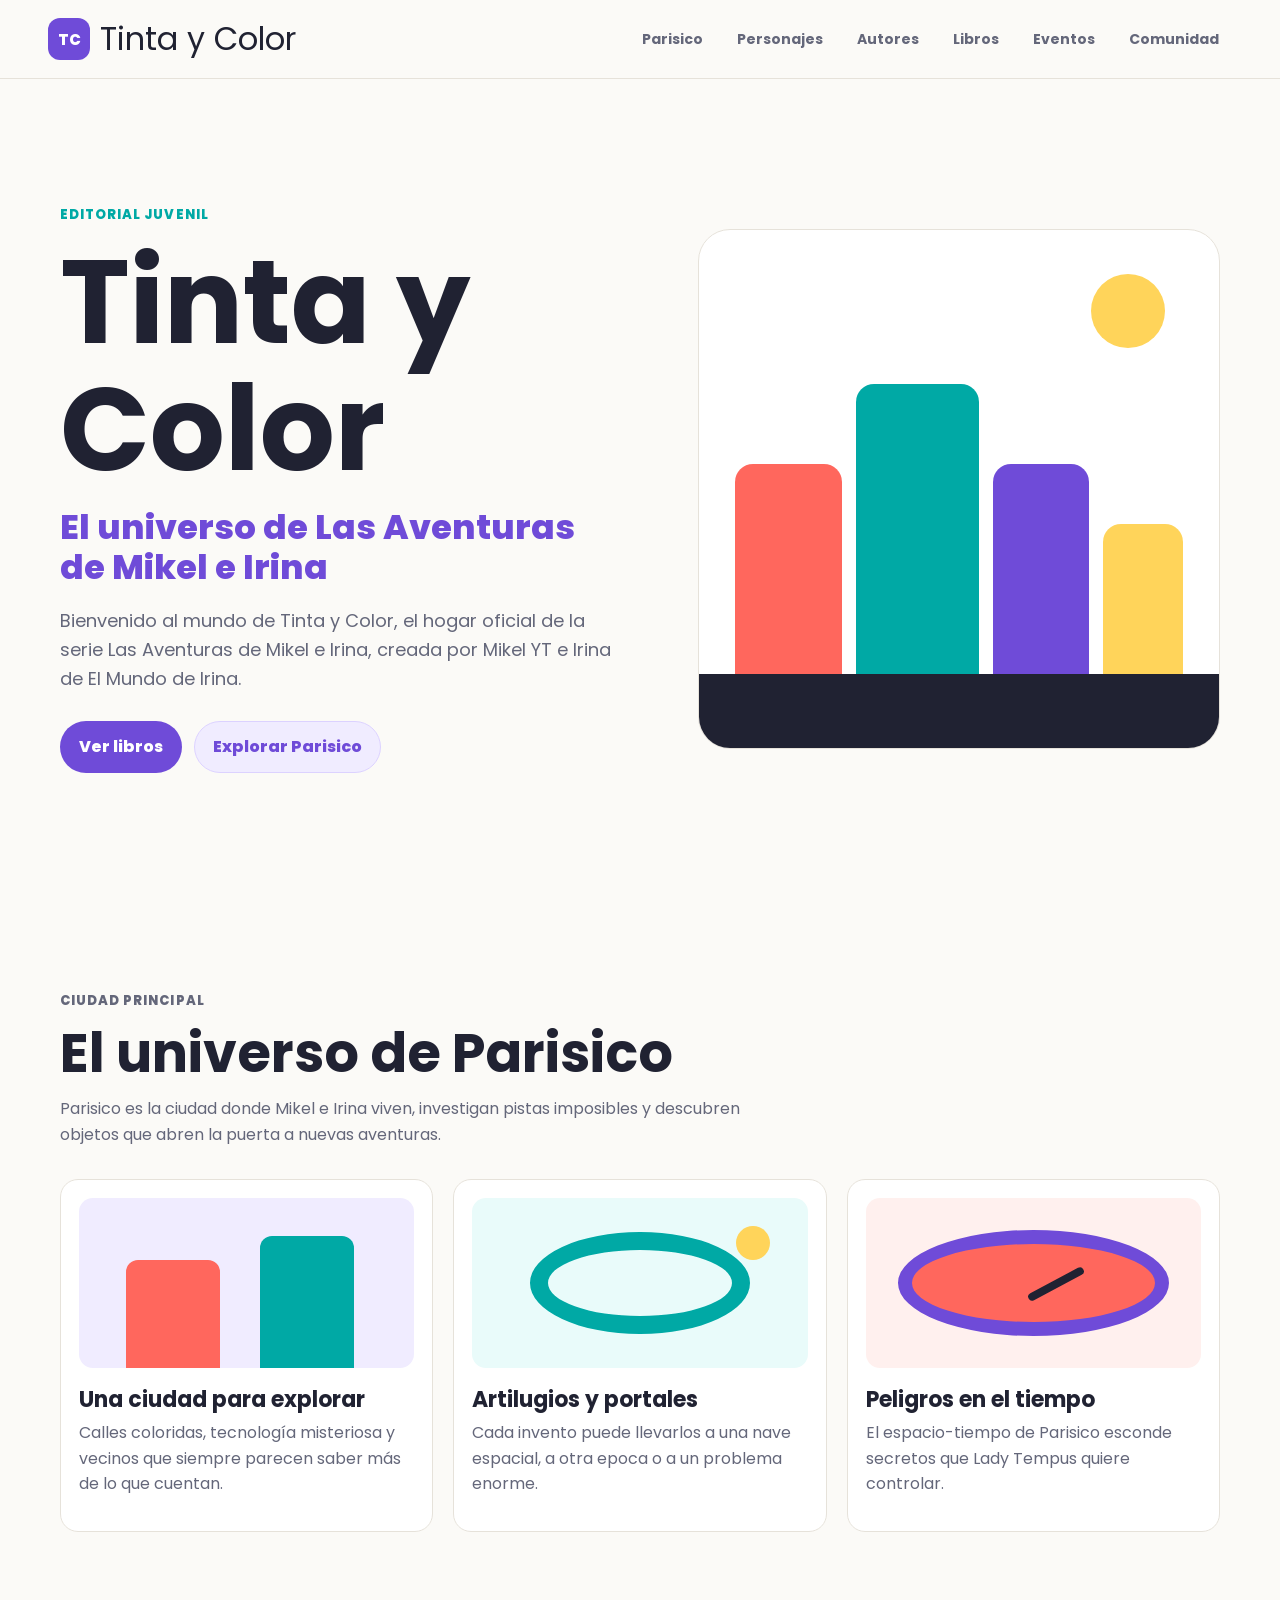
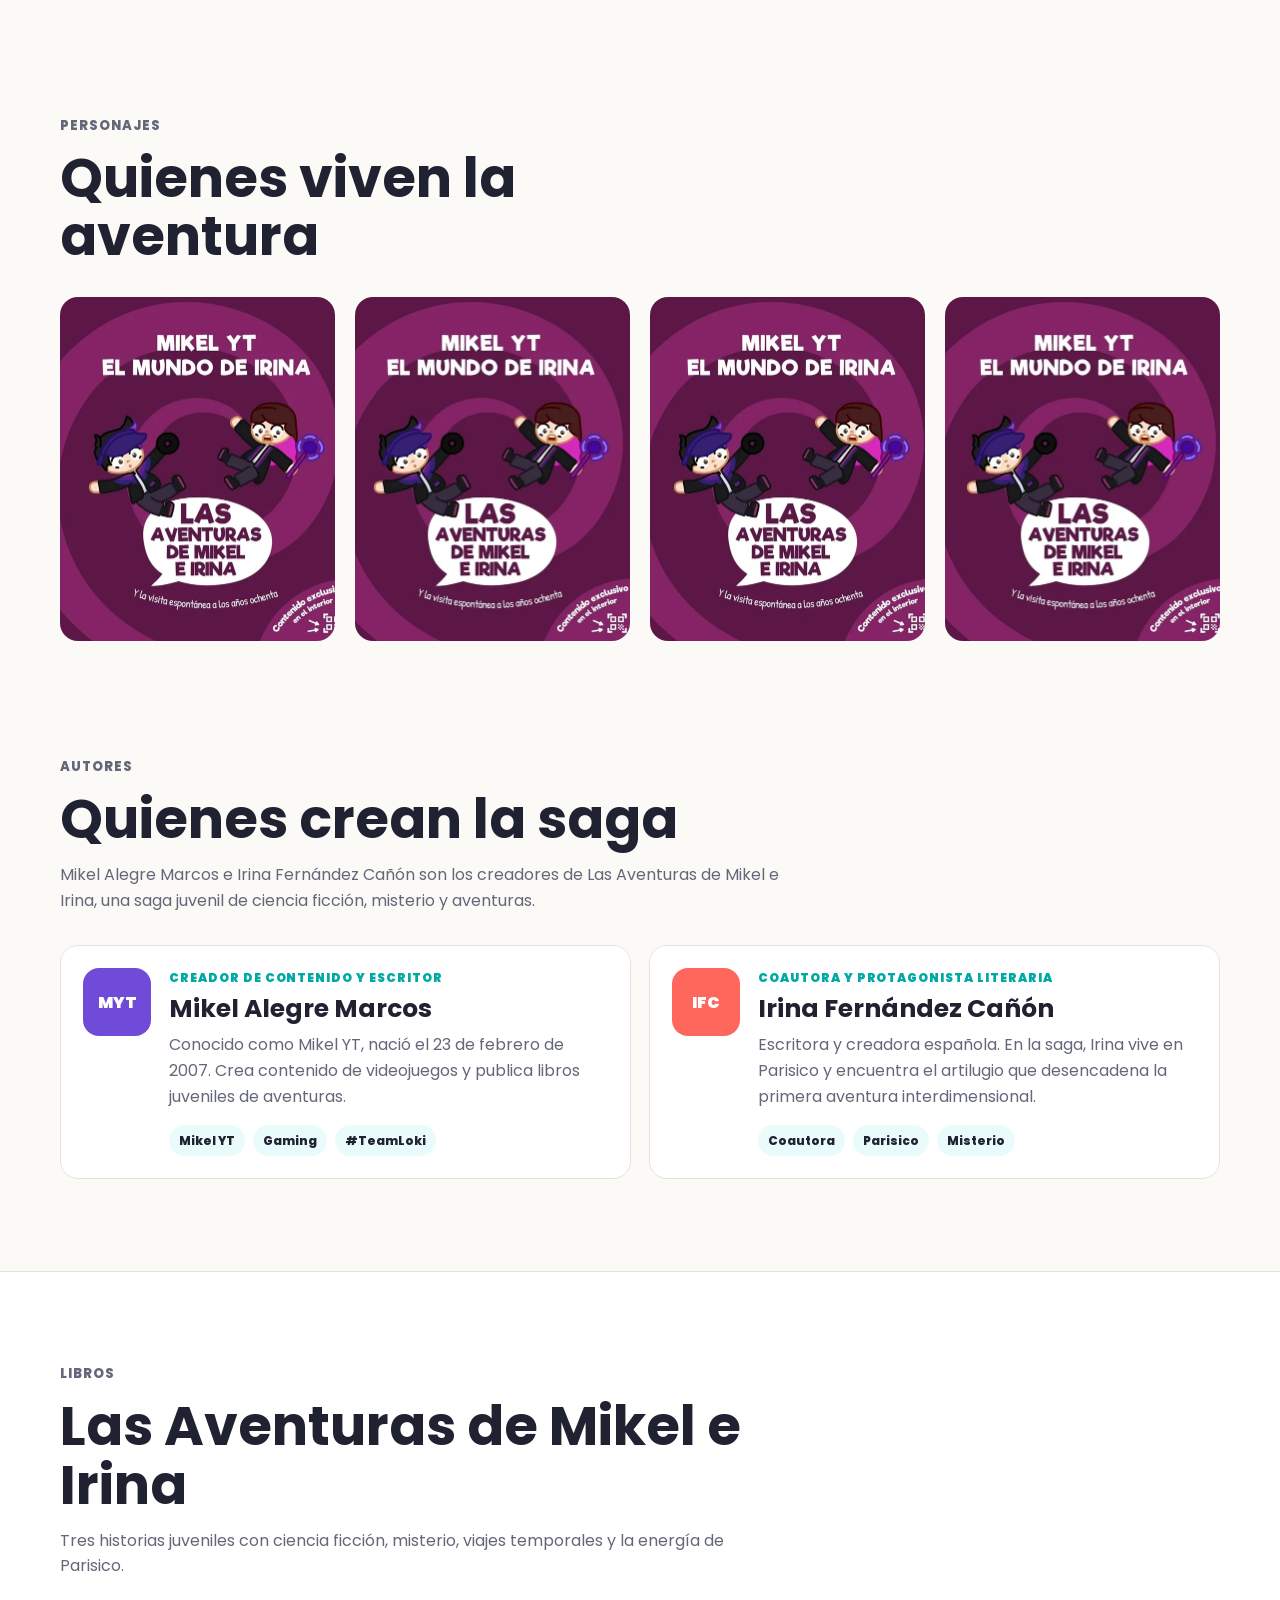
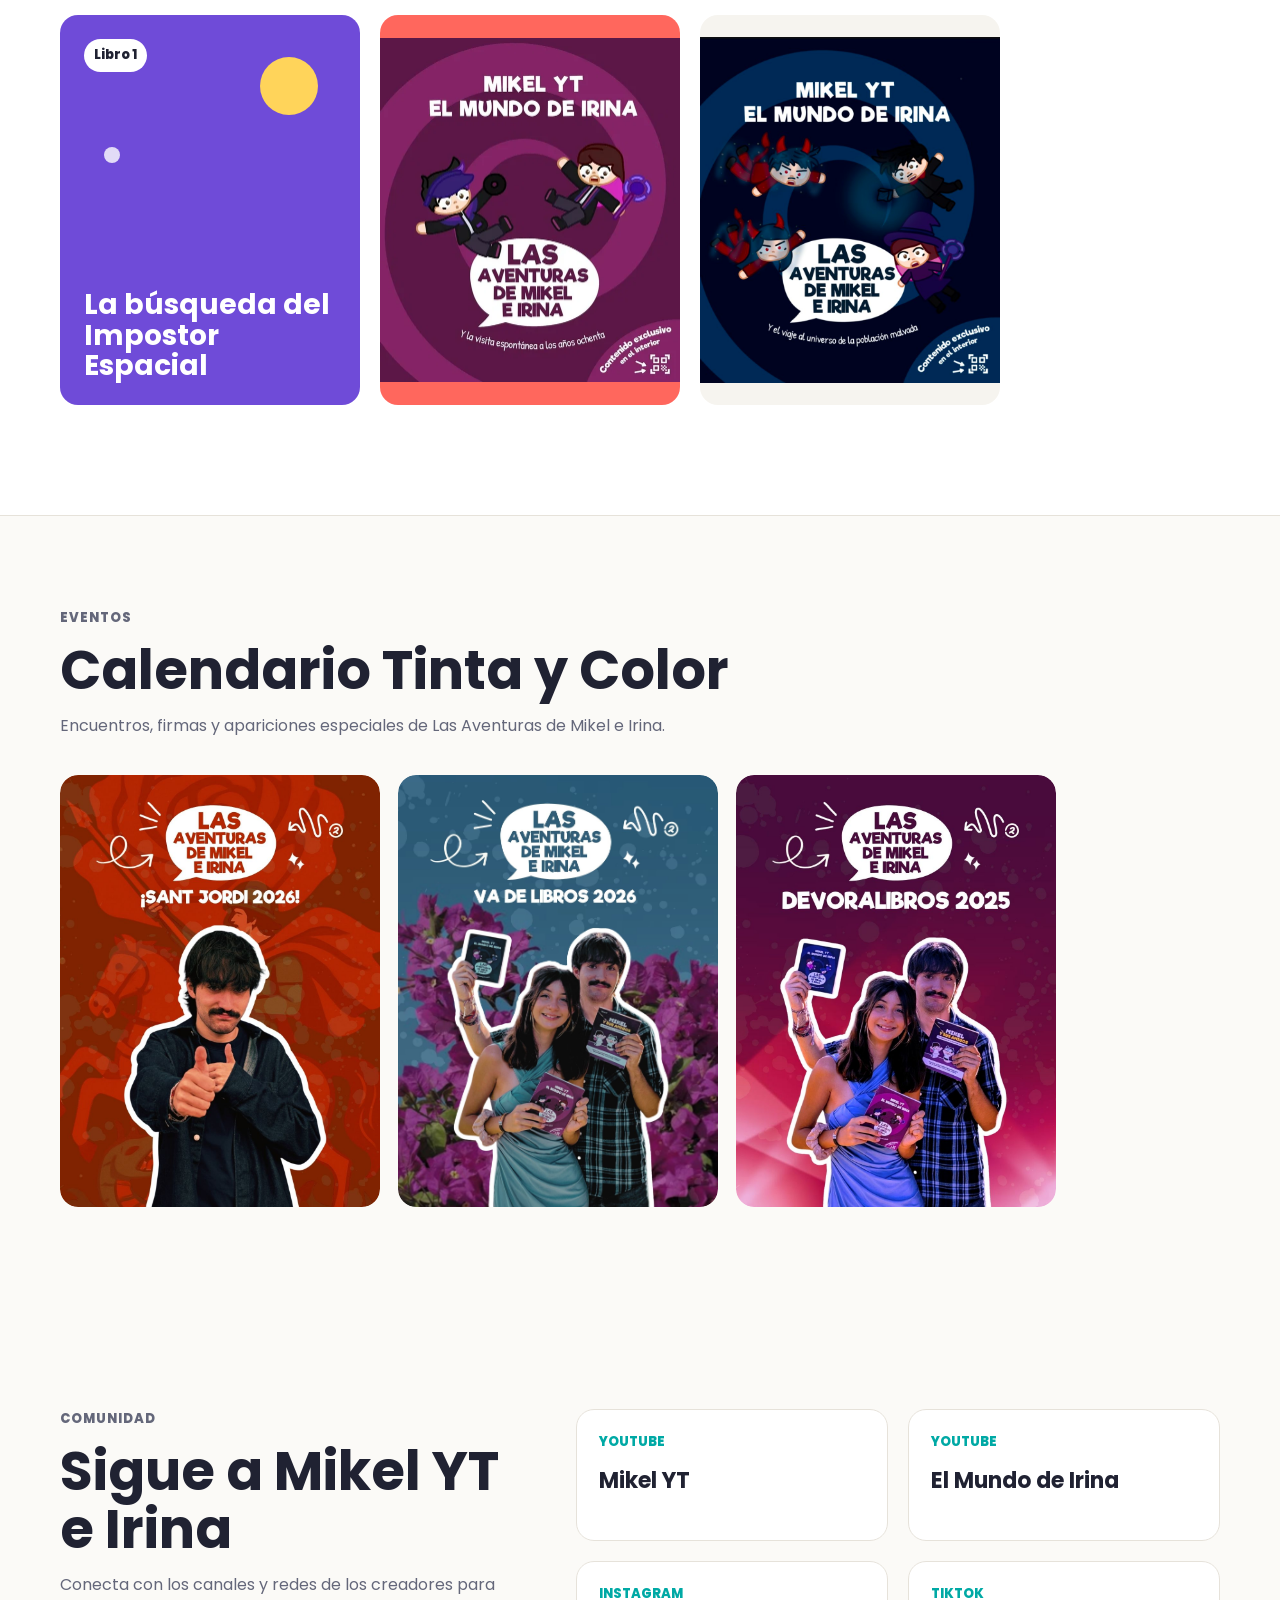
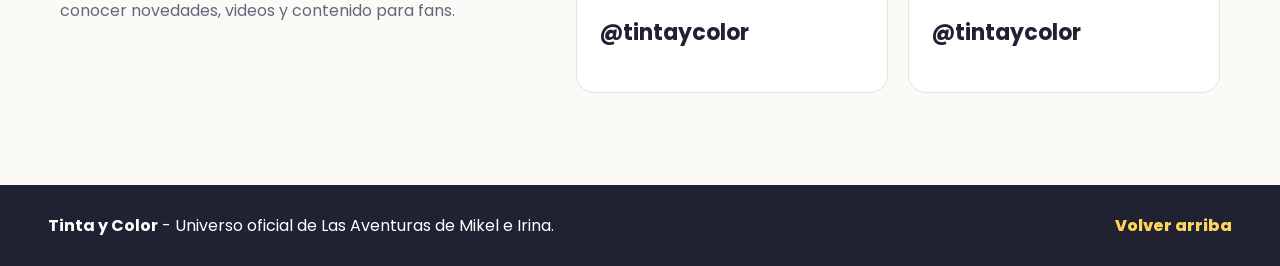
==== index.html @ 4761a620 "Prepare Tinta y Color for Vercel" ====
<!DOCTYPE html>
<html lang="es">
<head>
    <meta charset="UTF-8">
    <meta name="viewport" content="width=device-width, initial-scale=1.0">
    <title>Tinta y Color | Las Aventuras de Mikel e Irina</title>
    <link rel="preconnect" href="https://fonts.googleapis.com">
    <link rel="preconnect" href="https://fonts.gstatic.com" crossorigin>
    <link href="https://fonts.cdnfonts.com/css/riffic-free" rel="stylesheet">
    <link href="https://fonts.googleapis.com/css2?family=Patrick+Hand&family=Poppins:wght@400;500;600;700;800&display=swap" rel="stylesheet">
    <link rel="stylesheet" href="css/styles.css">
</head>
<body>
    <header class="site-header">
        <a class="brand" href="#inicio" aria-label="Tinta y Color">
            <span class="brand-mark">TC</span>
            <span>Tinta y Color</span>
        </a>

        <nav class="main-nav" aria-label="Navegación principal">
            <a href="#parisico">Parisico</a>
            <a href="#personajes">Personajes</a>
            <a href="#autores">Autores</a>
            <a href="#libros">Libros</a>
            <a href="#eventos">Eventos</a>
            <a href="#comunidad">Comunidad</a>
        </nav>
    </header>

    <main id="inicio">
        <section class="hero section">
            <div class="hero-copy">
                <p class="section-kicker">Editorial juvenil</p>
                <h1>Tinta y Color</h1>
                <p class="tagline">El universo de Las Aventuras de Mikel e Irina</p>
                <p class="hero-text">Bienvenido al mundo de Tinta y Color, el hogar oficial de la serie Las Aventuras de Mikel e Irina, creada por Mikel YT e Irina de El Mundo de Irina.</p>
                <div class="hero-actions">
                    <a class="button primary" href="#libros">Ver libros</a>
                    <a class="button ghost" href="#parisico">Explorar Parisico</a>
                </div>
            </div>

            <div class="hero-art" aria-label="Vista ilustrada de Parisico">
                <div class="city-card">
                    <span class="sun"></span>
                    <div class="skyline">
                        <span class="tower coral"></span>
                        <span class="tower teal tall"></span>
                        <span class="tower violet"></span>
                        <span class="tower yellow small"></span>
                    </div>
                    <div class="street"></div>
                </div>
            </div>
        </section>

        <section class="section universe" id="parisico">
            <div class="section-heading">
                <p class="section-kicker">Ciudad principal</p>
                <h2>El universo de Parisico</h2>
                <p>Parisico es la ciudad donde Mikel e Irina viven, investigan pistas imposibles y descubren objetos que abren la puerta a nuevas aventuras.</p>
            </div>

            <div class="universe-grid">
                <article class="place-card">
                    <div class="illustration city"></div>
                    <h3>Una ciudad para explorar</h3>
                    <p>Calles coloridas, tecnología misteriosa y vecinos que siempre parecen saber más de lo que cuentan.</p>
                </article>
                <article class="place-card">
                    <div class="illustration portal"></div>
                    <h3>Artilugios y portales</h3>
                    <p>Cada invento puede llevarlos a una nave espacial, a otra epoca o a un problema enorme.</p>
                </article>
                <article class="place-card">
                    <div class="illustration clock"></div>
                    <h3>Peligros en el tiempo</h3>
                    <p>El espacio-tiempo de Parisico esconde secretos que Lady Tempus quiere controlar.</p>
                </article>
            </div>
        </section>

        <section class="section characters" id="personajes">
            <div class="section-heading">
                <p class="section-kicker">Personajes</p>
                <h2>Quienes viven la aventura</h2>
            </div>

            <div class="character-grid">
                <article class="character-card mikel">
                    <img class="character-image" src="assets/ladmei2.jpg" alt="Mikel">
                </article>
                <article class="character-card irina">
                    <img class="character-image" src="assets/ladmei2.jpg" alt="Irina">
                </article>
                <article class="character-card sabio">
                    <img class="character-image" src="assets/ladmei2.jpg" alt="El Sabio">
                </article>
                <article class="character-card tempus">
                    <img class="character-image" src="assets/ladmei2.jpg" alt="Lady Tempus">
                </article>
            </div>
        </section>

        <section class="section creators" id="autores">
            <div class="section-heading">
                <p class="section-kicker">Autores</p>
                <h2>Quienes crean la saga</h2>
                <p>Mikel Alegre Marcos e Irina Fernández Cañón son los creadores de Las Aventuras de Mikel e Irina, una saga juvenil de ciencia ficción, misterio y aventuras.</p>
            </div>

            <div class="creator-grid">
                <article class="creator-profile">
                    <div class="creator-mark">MYT</div>
                    <div>
                        <p class="creator-role">Creador de contenido y escritor</p>
                        <h3>Mikel Alegre Marcos</h3>
                        <p>Conocido como Mikel YT, nació el 23 de febrero de 2007. Crea contenido de videojuegos y publica libros juveniles de aventuras.</p>
                        <div class="creator-tags" aria-label="Datos de Mikel Alegre Marcos">
                            <span>Mikel YT</span>
                            <span>Gaming</span>
                            <span>#TeamLoki</span>
                        </div>
                    </div>
                </article>

                <article class="creator-profile">
                    <div class="creator-mark">IFC</div>
                    <div>
                        <p class="creator-role">Coautora y protagonista literaria</p>
                        <h3>Irina Fernández Cañón</h3>
                        <p>Escritora y creadora española. En la saga, Irina vive en Parisico y encuentra el artilugio que desencadena la primera aventura interdimensional.</p>
                        <div class="creator-tags" aria-label="Datos de Irina Fernández Cañón">
                            <span>Coautora</span>
                            <span>Parisico</span>
                            <span>Misterio</span>
                        </div>
                    </div>
                </article>
            </div>
        </section>

        <section class="section books" id="libros">
            <div class="section-heading">
                <p class="section-kicker">Libros</p>
                <h2>Las Aventuras de Mikel e Irina</h2>
                <p>Tres historias juveniles con ciencia ficción, misterio, viajes temporales y la energía de Parisico.</p>
            </div>

            <div class="book-grid">
                <a class="book-card book-link" href="libros/busqueda-impostor-espacial/index.html" aria-label="Abrir detalle de La búsqueda del Impostor Espacial">
                    <div class="book-cover space-cover">
                        <span class="series">Libro 1</span>
                        <h3>La búsqueda del Impostor Espacial</h3>
                    </div>
                </a>

                <a class="book-card book-link" href="libros/visita-anos-ochenta/index.html" aria-label="Abrir detalle de La visita espontánea a los años ochenta">
                    <div class="book-cover image-cover time-cover">
                        <img class="book-cover-image" src="assets/ladmei2.jpg" alt="Portada de Las Aventuras de Mikel e Irina 2">
                    </div>
                </a>

                <a class="book-card book-link" href="libros/viaje-universo-poblacion-malvada/index.html" aria-label="Abrir detalle de Las Aventuras de Mikel e Irina 3">
                    <div class="book-cover image-cover">
                        <img class="book-cover-image" src="assets/ladmei3.jpg" alt="Portada de Las Aventuras de Mikel e Irina 3">
                    </div>
                </a>
            </div>
        </section>

        <section class="section events-section" id="eventos">
            <div class="section-heading">
                <p class="section-kicker">Eventos</p>
                <h2>Calendario Tinta y Color</h2>
                <p>Encuentros, firmas y apariciones especiales de Las Aventuras de Mikel e Irina.</p>
            </div>

            <div class="events-grid">
                <a class="event-image-link" href="eventos/sant-jordi-2026/index.html" aria-label="Abrir detalle de Sant Jordi 2026">
                    <img class="event-image" src="assets/sant-jordi-2026.jpg" alt="Cartel de Sant Jordi 2026 de Las Aventuras de Mikel e Irina" loading="lazy">
                </a>

                <a class="event-image-link" href="eventos/va-de-libros-2026/index.html" aria-label="Abrir detalle de Va de Libros 2026">
                    <img class="event-image" src="assets/va-de-libros-2026.jpg" alt="Cartel de Va de Libros 2026 de Las Aventuras de Mikel e Irina" loading="lazy">
                </a>

                <a class="event-image-link" href="eventos/devorawood-2025/index.html" aria-label="Abrir detalle de Devorawood DevoraLibros Octubre 2025">
                    <img class="event-image" src="assets/devorawood-2025.jpg" alt="Cartel de Devorawood, DevoraLibros Octubre 2025, de Las Aventuras de Mikel e Irina" loading="lazy">
                </a>
            </div>
        </section>

        <section class="section community" id="comunidad">
            <div class="community-copy">
                <p class="section-kicker">Comunidad</p>
                <h2>Sigue a Mikel YT e Irina</h2>
                <p>Conecta con los canales y redes de los creadores para conocer novedades, videos y contenido para fans.</p>
            </div>

            <div class="social-grid">
                <a class="social-card" href="https://www.youtube.com/results?search_query=Mikel+YT" target="_blank" rel="noreferrer">
                    <span>YouTube</span>
                    <strong>Mikel YT</strong>
                </a>
                <a class="social-card" href="https://www.youtube.com/results?search_query=El+Mundo+de+Irina" target="_blank" rel="noreferrer">
                    <span>YouTube</span>
                    <strong>El Mundo de Irina</strong>
                </a>
                <a class="social-card" href="https://www.instagram.com/explore/search/keyword/?q=tinta%20y%20color" target="_blank" rel="noreferrer" aria-label="Instagram de Tinta y Color">
                    <span>Instagram</span>
                    <strong>@tintaycolor</strong>
                </a>
                <a class="social-card" href="https://www.tiktok.com/search?q=tinta%20y%20color" target="_blank" rel="noreferrer" aria-label="TikTok de Tinta y Color">
                    <span>TikTok</span>
                    <strong>@tintaycolor</strong>
                </a>
            </div>
        </section>
    </main>

    <footer class="footer">
        <p><strong>Tinta y Color</strong> - Universo oficial de Las Aventuras de Mikel e Irina.</p>
        <a href="#inicio">Volver arriba</a>
    </footer>

    <script src="js/script.js"></script>
</body>
</html>
---- css/styles.css ----
:root {
    --bg: #fbfaf7;
    --surface: #ffffff;
    --ink: #202232;
    --muted: #64677a;
    --line: #e6e2da;
    --violet: #6f4bd8;
    --coral: #ff675d;
    --teal: #00a9a5;
    --yellow: #ffd45a;
    --blue: #457bff;
    --soft-violet: #f0ecff;
    --soft-coral: #fff0ee;
    --soft-teal: #e9fbfa;
    --radius: 18px;
    --container: 1160px;
    --title-font: "Poppins", system-ui, -apple-system, BlinkMacSystemFont, "Segoe UI", sans-serif;
    --display-font: "Riffic Free", "Poppins", system-ui, sans-serif;
    --body-font: "Poppins", system-ui, -apple-system, BlinkMacSystemFont, "Segoe UI", sans-serif;
}

* {
    box-sizing: border-box;
}

html {
    scroll-behavior: smooth;
}

body {
    margin: 0;
    color: var(--ink);
    background: var(--bg);
    font-family: var(--body-font);
    font-size: 16px;
    line-height: 1.6;
}

body::before {
    content: "";
    position: fixed;
    inset: 0;
    z-index: -1;
    pointer-events: none;
    background: #fbfaf7;
}

h1,
h2,
h3,
h4,
p {
    margin-top: 0;
}

h1,
h2,
h3,
h4 {
    font-family: var(--title-font);
    line-height: 1.08;
}

a {
    color: inherit;
    text-decoration: none;
}

.site-header {
    position: sticky;
    top: 0;
    z-index: 10;
    display: flex;
    align-items: center;
    justify-content: space-between;
    gap: 24px;
    padding: 18px clamp(18px, 4vw, 48px);
    background: rgba(251, 250, 247, 0.94);
    border-bottom: 1px solid var(--line);
    backdrop-filter: blur(16px);
}

.brand {
    display: inline-flex;
    align-items: center;
    gap: 10px;
    font-family: var(--display-font);
    font-size: clamp(22px, 3vw, 32px);
    line-height: 1;
}

.brand-mark {
    display: grid;
    place-items: center;
    width: 42px;
    aspect-ratio: 1;
    color: #fff;
    background: var(--violet);
    border-radius: 12px;
    font-family: var(--title-font);
    font-size: 15px;
    font-weight: 800;
}

.main-nav {
    display: flex;
    gap: 8px;
    overflow-x: auto;
}

.main-nav a {
    flex: 0 0 auto;
    padding: 9px 13px;
    color: var(--muted);
    border-radius: 999px;
    font-size: 14px;
    font-weight: 700;
}

.main-nav a:hover {
    color: var(--ink);
    background: var(--surface);
}

.section {
    width: min(var(--container), calc(100% - 36px));
    margin: 0 auto;
    padding: clamp(56px, 8vw, 92px) 0;
}

.section-kicker {
    margin-bottom: 12px;
    color: var(--teal);
    font-size: 13px;
    font-weight: 800;
    letter-spacing: 0.08em;
    text-transform: uppercase;
}

.section-heading {
    max-width: 720px;
    margin-bottom: 32px;
}

.section-heading h2,
.community-copy h2 {
    margin-bottom: 14px;
    font-size: clamp(32px, 5vw, 54px);
}

.section-heading p,
.hero-text,
.community-copy p {
    color: var(--muted);
}

.hero {
    display: grid;
    grid-template-columns: minmax(0, 1.04fr) minmax(320px, 0.96fr);
    gap: clamp(32px, 6vw, 72px);
    align-items: center;
    min-height: calc(100vh - 80px);
}

.hero h1 {
    margin-bottom: 14px;
    font-family: var(--display-font);
    font-size: clamp(56px, 10vw, 118px);
    letter-spacing: 0;
}

.tagline {
    margin-bottom: 20px;
    color: var(--violet);
    font-size: clamp(22px, 3vw, 34px);
    font-weight: 800;
    line-height: 1.18;
}

.hero-text {
    max-width: 640px;
    margin-bottom: 28px;
    font-size: 18px;
}

.hero-actions {
    display: flex;
    flex-wrap: wrap;
    gap: 12px;
}

.button {
    display: inline-flex;
    align-items: center;
    justify-content: center;
    gap: 8px;
    min-height: 46px;
    padding: 12px 18px;
    border: 1px solid transparent;
    border-radius: 999px;
    font-weight: 800;
}

.button.primary {
    color: #fff;
    background: var(--violet);
}

.button.ghost {
    color: var(--violet);
    background: var(--soft-violet);
    border-color: #dcd2ff;
}

.hero-art {
    min-width: 0;
}

.city-card {
    position: relative;
    min-height: clamp(360px, 45vw, 520px);
    overflow: hidden;
    background: var(--surface);
    border: 1px solid var(--line);
    border-radius: 32px;
}

.sun {
    position: absolute;
    top: 44px;
    right: 54px;
    width: 74px;
    aspect-ratio: 1;
    background: var(--yellow);
    border-radius: 50%;
}

.skyline {
    position: absolute;
    right: 36px;
    bottom: 74px;
    left: 36px;
    display: grid;
    grid-template-columns: 1fr 1.15fr 0.9fr 0.75fr;
    gap: 14px;
    align-items: end;
}

.tower {
    display: block;
    height: 210px;
    border-radius: 18px 18px 0 0;
}

.tower.tall {
    height: 290px;
}

.tower.small {
    height: 150px;
}

.tower.coral {
    background: var(--coral);
}

.tower.teal {
    background: var(--teal);
}

.tower.violet {
    background: var(--violet);
}

.tower.yellow {
    background: var(--yellow);
}

.street {
    position: absolute;
    right: 0;
    bottom: 0;
    left: 0;
    height: 74px;
    background: var(--ink);
}

.universe-grid,
.character-grid,
.book-grid,
.social-grid {
    display: grid;
    gap: 20px;
}

.universe-grid {
    grid-template-columns: repeat(3, minmax(0, 1fr));
}

.place-card,
.character-card,
.book-card,
.social-card {
    background: var(--surface);
    border: 1px solid var(--line);
    border-radius: var(--radius);
}

.place-card {
    padding: 18px;
}

.place-card h3,
.character-card h3 {
    margin-bottom: 8px;
    font-size: 22px;
}

.place-card p,
.character-card p,
.book-detail p {
    color: var(--muted);
}

.illustration {
    position: relative;
    height: 170px;
    margin-bottom: 20px;
    overflow: hidden;
    border-radius: 14px;
    background: var(--soft-violet);
}

.illustration.city {
    background: var(--soft-violet);
}

.illustration.city::before,
.illustration.city::after {
    content: "";
    position: absolute;
    bottom: 0;
    width: 28%;
    border-radius: 12px 12px 0 0;
}

.illustration.city::before {
    left: 14%;
    height: 64%;
    background: var(--coral);
}

.illustration.city::after {
    right: 18%;
    height: 78%;
    background: var(--teal);
}

.illustration.portal {
    background: var(--soft-teal);
}

.illustration.portal::before {
    content: "";
    position: absolute;
    inset: 34px 58px;
    border: 18px solid var(--teal);
    border-radius: 50%;
}

.illustration.portal::after {
    content: "";
    position: absolute;
    top: 28px;
    right: 38px;
    width: 34px;
    aspect-ratio: 1;
    background: var(--yellow);
    border-radius: 50%;
}

.illustration.clock {
    background: var(--soft-coral);
}

.illustration.clock::before {
    content: "";
    position: absolute;
    inset: 32px;
    background: var(--coral);
    border: 14px solid var(--violet);
    border-radius: 50%;
}

.illustration.clock::after {
    content: "";
    position: absolute;
    top: 82px;
    left: 50%;
    width: 62px;
    height: 8px;
    background: var(--ink);
    border-radius: 999px;
    transform: translateX(-8px) rotate(-28deg);
}

.character-grid {
    grid-template-columns: repeat(4, minmax(0, 1fr));
}

.character-card {
    overflow: hidden;
    background: transparent;
    border: 0;
    border-radius: 0;
}

.character-image {
    display: block;
    width: 100%;
    aspect-ratio: 4 / 5;
    border-radius: var(--radius);
    object-fit: cover;
}

.mikel .character-image {
    object-position: 28% 34%;
}

.irina .character-image {
    object-position: 70% 25%;
}

.sabio .character-image {
    object-position: 48% 50%;
}

.tempus .character-image {
    object-position: 58% 82%;
}

.creators {
    padding-top: 24px;
}

.creator-grid {
    display: grid;
    grid-template-columns: repeat(2, minmax(0, 1fr));
    gap: 18px;
}

.creator-profile {
    display: grid;
    grid-template-columns: auto minmax(0, 1fr);
    gap: 18px;
    align-items: start;
    padding: 22px;
    background: var(--surface);
    border: 1px solid var(--line);
    border-radius: var(--radius);
}

.creator-mark {
    display: grid;
    place-items: center;
    width: 68px;
    aspect-ratio: 1;
    color: #fff;
    background: var(--violet);
    border-radius: 16px;
    font-weight: 900;
}

.creator-profile:nth-child(2) .creator-mark {
    background: var(--coral);
}

.creator-role {
    margin-bottom: 8px;
    color: var(--teal);
    font-size: 12px;
    font-weight: 900;
    letter-spacing: 0.08em;
    text-transform: uppercase;
}

.creator-profile h3 {
    margin-bottom: 10px;
    font-size: 25px;
}

.creator-profile p:not(.creator-role) {
    color: var(--muted);
}

.creator-tags {
    display: flex;
    flex-wrap: wrap;
    gap: 8px;
    margin-top: 16px;
}

.creator-tags span {
    padding: 6px 10px;
    color: var(--ink);
    background: var(--soft-teal);
    border-radius: 999px;
    font-size: 12px;
    font-weight: 800;
}

.books {
    width: 100%;
    max-width: none;
    padding-right: max(18px, calc((100vw - var(--container)) / 2));
    padding-left: max(18px, calc((100vw - var(--container)) / 2));
    background: #fff;
    border-block: 1px solid var(--line);
}

.book-grid {
    display: grid;
    grid-auto-flow: column;
    grid-auto-columns: minmax(220px, 300px);
    grid-template-columns: none;
    justify-content: start;
    gap: 20px;
    overflow-x: auto;
    padding: 4px 0 18px;
    scroll-snap-type: x proximity;
    scrollbar-width: thin;
}

.badge-builder {
    display: grid;
    grid-template-columns: minmax(180px, 1.2fr) repeat(4, minmax(130px, 0.8fr)) auto;
    gap: 14px;
    align-items: end;
    margin-bottom: 28px;
    padding: 18px;
    background: #fbfaf7;
    border: 1px solid var(--line);
    border-radius: var(--radius);
}

.builder-heading {
    align-self: center;
}

.builder-heading h3 {
    margin-bottom: 4px;
    font-size: 20px;
}

.builder-heading p {
    margin-bottom: 0;
    color: var(--muted);
    font-size: 14px;
    line-height: 1.4;
}

.badge-builder label {
    display: grid;
    gap: 6px;
    color: var(--muted);
    font-size: 13px;
    font-weight: 800;
}

.badge-builder input,
.badge-builder select,
.badge-builder textarea {
    width: 100%;
    min-height: 44px;
    padding: 10px 12px;
    color: var(--ink);
    background: var(--surface);
    border: 1px solid var(--line);
    border-radius: 12px;
    font: inherit;
}

.badge-builder textarea {
    resize: vertical;
}

.builder-description {
    grid-column: span 2;
}

.badge-builder .button {
    min-width: 150px;
    border: 0;
}

.book-card {
    width: 100%;
    max-width: 300px;
    overflow: hidden;
    background: transparent;
    border: 0;
    border-radius: 0;
    scroll-snap-align: start;
}

.book-link {
    display: block;
    transition: transform 160ms ease;
}

.book-link:hover {
    transform: translateY(-3px);
}

.book-cover {
    position: relative;
    aspect-ratio: 4 / 5.2;
    min-height: 0;
    display: flex;
    flex-direction: column;
    justify-content: flex-end;
    gap: 0;
    padding: 0;
    color: #fff;
    background: #f6f4ef;
    border-radius: var(--radius);
    cursor: pointer;
    overflow: hidden;
}

.image-cover {
    min-height: 0;
    padding: 0;
    background: #f6f4ef;
}

.book-cover-image {
    display: block;
    width: 100%;
    max-width: 100%;
    height: 100%;
    margin: 0 auto;
    object-fit: contain;
}

.detail-toggle {
    display: none;
}

.cover-badges {
    display: none;
}

.cover-badge,
.event-label {
    display: inline-flex;
    align-items: center;
    width: fit-content;
    min-height: 28px;
    padding: 5px 9px;
    border-radius: 999px;
    font-size: 12px;
    font-weight: 800;
    line-height: 1;
}

.cover-badge.is-added,
.event-card.is-added {
    outline: 2px solid rgba(255, 255, 255, 0.42);
    outline-offset: 2px;
}

.cover-badge {
    color: var(--ink);
    background: #fff;
}

.badge-teal {
    color: #fff;
    background: var(--teal);
}

.badge-yellow {
    color: var(--ink);
    background: var(--yellow);
}

.badge-violet {
    color: #fff;
    background: var(--violet);
}

.badge-coral {
    color: #fff;
    background: var(--coral);
}

.book-cover h3 {
    display: none;
}

.series {
    display: none;
}

.space-cover {
    background: var(--violet);
}

.space-cover::before {
    content: "";
    position: absolute;
    top: 42px;
    right: 42px;
    width: 58px;
    aspect-ratio: 1;
    background: var(--yellow);
    border-radius: 50%;
}

.space-cover::after {
    content: "";
    position: absolute;
    top: 132px;
    left: 44px;
    width: 16px;
    aspect-ratio: 1;
    background: #fff;
    border-radius: 50%;
    opacity: 0.8;
}

.space-cover {
    padding: 24px;
}

.space-cover h3,
.space-cover .series {
    display: block;
}

.space-cover h3 {
    position: relative;
    z-index: 1;
    margin-top: auto;
    margin-bottom: 0;
    font-size: clamp(21px, 2.4vw, 28px);
}

.space-cover .series {
    position: relative;
    z-index: 1;
    align-self: flex-start;
    padding: 6px 10px;
    color: var(--ink);
    background: #fff;
    border-radius: 999px;
    font-size: 13px;
    font-weight: 800;
}

.time-cover {
    background: var(--coral);
}

.time-cover:not(.image-cover)::before {
    content: "";
    position: absolute;
    top: 38px;
    right: 38px;
    width: 112px;
    aspect-ratio: 1;
    background: rgba(255, 255, 255, 0.28);
    border-radius: 50%;
}

.time-cover:not(.image-cover)::after {
    content: "";
    position: absolute;
    top: 0;
    bottom: 0;
    left: 32px;
    width: 36px;
    background: rgba(255, 255, 255, 0.18);
}

.book-detail {
    display: flex;
    flex-direction: column;
    padding: 22px;
    border-top: 1px solid var(--line);
}

.book-detail[hidden] {
    display: none;
}

.book-card.is-open {
    max-width: min(720px, calc(100vw - 44px));
    grid-column: auto;
}

.book-card.is-open .book-cover {
    min-height: 320px;
}

.book-card.is-open .detail-toggle {
    background: var(--yellow);
}

.book-detail h3 {
    margin-bottom: 14px;
    font-size: clamp(22px, 2.6vw, 28px);
}

.detail-header {
    display: flex;
    justify-content: space-between;
    gap: 16px;
    align-items: center;
    margin-bottom: 12px;
}

.detail-header .section-kicker {
    margin-bottom: 0;
}

.detail-close {
    min-height: 38px;
    padding: 8px 12px;
    color: var(--violet);
    background: var(--soft-violet);
    border: 1px solid #dcd2ff;
    border-radius: 999px;
    cursor: pointer;
    font: inherit;
    font-weight: 800;
}

.book-events {
    margin: 20px 0 24px;
    padding: 18px;
    background: #fbfaf7;
    border: 1px solid var(--line);
    border-radius: 16px;
}

.book-events h4 {
    margin-bottom: 14px;
    font-size: 16px;
}

.event-grid {
    display: grid;
    grid-template-columns: repeat(2, minmax(0, 1fr));
    gap: 12px;
}

.event-card {
    min-width: 0;
    padding: 14px;
    background: var(--surface);
    border: 1px solid var(--line);
    border-radius: 14px;
}

.event-card strong {
    display: block;
    margin: 10px 0 6px;
    font-size: 15px;
}

.event-card p {
    margin-bottom: 0;
    font-size: 14px;
    line-height: 1.45;
}

.buy-details {
    margin-top: auto;
    padding: 18px;
    background: #fbfaf7;
    border: 1px solid var(--line);
    border-radius: 16px;
}

.buy-details summary {
    color: var(--violet);
    cursor: pointer;
    font-weight: 800;
}

.buy-details > summary {
    display: flex;
    align-items: center;
    justify-content: space-between;
    min-height: 44px;
    font-size: 18px;
    list-style: none;
}

.buy-details > summary::-webkit-details-marker {
    display: none;
}

.buy-details > summary::after {
    content: "+";
    display: grid;
    place-items: center;
    width: 30px;
    aspect-ratio: 1;
    color: #fff;
    background: var(--violet);
    border-radius: 50%;
}

.buy-details[open] > summary::after {
    content: "-";
}

.stores {
    display: grid;
    grid-template-columns: 1fr;
    gap: 10px;
    margin-top: 18px;
}

.store-country {
    overflow: hidden;
    background: var(--surface);
    border: 1px solid var(--line);
    border-radius: 14px;
}

.store-country > summary {
    display: flex;
    align-items: center;
    gap: 10px;
    min-height: 52px;
    padding: 12px 14px;
    color: var(--ink);
    list-style: none;
}

.store-country > summary:focus-visible,
.stores a:focus-visible {
    outline: 3px solid rgba(111, 75, 216, 0.32);
    outline-offset: 3px;
}

.store-country > summary::-webkit-details-marker {
    display: none;
}

.store-country > summary::after {
    content: "Ver";
    margin-left: auto;
    padding: 5px 9px;
    color: var(--violet);
    background: var(--soft-violet);
    border-radius: 999px;
    font-size: 12px;
    font-weight: 800;
}

.store-country[open] > summary {
    border-bottom: 1px solid var(--line);
}

.store-country[open] > summary::after {
    content: "Abierto";
    color: #fff;
    background: var(--violet);
}

.country-mark {
    display: inline-grid;
    place-items: center;
    width: 38px;
    aspect-ratio: 1;
    color: #fff;
    background: var(--teal);
    border-radius: 10px;
    font-size: 12px;
    font-weight: 900;
    line-height: 1;
}

.country-es {
    color: #2b1a00;
    background: linear-gradient(180deg, #c62828 0 28%, #ffd54f 28% 72%, #c62828 72%);
}

.country-mx {
    background: linear-gradient(90deg, #0f8b4c 0 34%, #ffffff 34% 66%, #c62828 66%);
    color: #202232;
    border: 1px solid #d8d8d8;
}

.country-ar {
    color: #18324a;
    background: linear-gradient(180deg, #75c9f5 0 33%, #ffffff 33% 66%, #75c9f5 66%);
    border: 1px solid #b9dff2;
}

.country-co {
    color: #12233a;
    background: linear-gradient(180deg, #ffd54f 0 50%, #2457c5 50% 75%, #c62828 75%);
}

.country-int {
    background: var(--violet);
}

.country-search {
    background: var(--ink);
}

.store-links {
    display: grid;
    gap: 8px;
    padding: 12px;
}

.stores a {
    display: flex;
    align-items: center;
    gap: 12px;
    width: 100%;
    margin: 0;
    padding: 11px 12px;
    color: var(--ink);
    background: var(--soft-teal);
    border-radius: 10px;
    font-size: 14px;
    font-weight: 700;
}

.store-logo {
    display: inline-grid;
    flex: 0 0 auto;
    place-items: center;
    width: 58px;
    height: 36px;
    padding: 0 8px;
    color: #fff;
    background: var(--ink);
    border-radius: 9px;
    font-size: 11px;
    font-weight: 900;
    letter-spacing: 0;
}

.store-logo.has-image {
    width: 120px;
    padding: 0;
    background: transparent;
    border: 0;
    border-radius: 0;
}

.store-logo img {
    display: block;
    max-width: 100%;
    max-height: 100%;
    object-fit: contain;
}

.stores a::after {
    content: "Abrir";
    margin-left: auto;
    flex: 0 0 auto;
    color: var(--teal);
    font-size: 12px;
    font-weight: 800;
    text-transform: uppercase;
}

.stores a.logo-only {
    justify-content: center;
    min-height: 58px;
}

.stores a.logo-only::after {
    content: none;
}

.stores a:hover {
    background: #d9f7f3;
}

.events-section {
    width: min(var(--container), calc(100% - 36px));
}

.events-grid {
    display: grid;
    grid-auto-flow: column;
    grid-auto-columns: minmax(220px, 320px);
    grid-template-columns: none;
    justify-content: start;
    gap: 18px;
    overflow-x: auto;
    padding: 4px 0 18px;
    scroll-snap-type: x proximity;
    scrollbar-width: thin;
}

.event-image-link {
    display: block;
    width: 100%;
    max-width: 320px;
    aspect-ratio: 4 / 5.4;
    overflow: hidden;
    border-radius: 18px;
    scroll-snap-align: start;
    transition: transform 160ms ease;
}

.event-image-link:hover {
    transform: translateY(-3px);
}

.event-image,
.event-detail-image {
    display: block;
    width: 100%;
    max-width: 320px;
    margin: 0 auto;
    border-radius: 18px;
}

.event-image {
    height: 100%;
    object-fit: cover;
}

.event-detail-image {
    height: auto;
}

.event-detail-layout {
    display: grid;
    grid-template-columns: minmax(240px, 360px) minmax(0, 1fr);
    gap: clamp(28px, 5vw, 56px);
    align-items: start;
}

.book-detail-page {
    display: grid;
    grid-template-columns: minmax(240px, 320px) minmax(0, 1fr);
    gap: clamp(28px, 5vw, 56px);
    align-items: start;
}

.book-detail-page > .book-cover {
    max-width: 320px;
    width: 100%;
    justify-self: center;
    border-radius: var(--radius);
    overflow: hidden;
}

.book-detail-image {
    display: block;
    width: 100%;
    max-width: 320px;
    height: auto;
    margin: 0 auto;
    border-radius: var(--radius);
}

.book-detail-copy h1 {
    margin-bottom: 18px;
    font-size: clamp(34px, 5vw, 58px);
}

.book-detail-copy .tagline {
    max-width: 760px;
}

.event-detail-copy {
    padding-top: 12px;
}

.event-detail-copy h1 {
    margin-bottom: 18px;
    font-size: clamp(42px, 7vw, 76px);
}

.event-detail-copy .tagline {
    max-width: 760px;
}

.event-story-page {
    grid-template-columns: minmax(220px, 320px) minmax(0, 1fr);
}

.event-meta-grid {
    display: grid;
    grid-template-columns: repeat(auto-fit, minmax(180px, 1fr));
    gap: 14px;
    margin: 30px 0;
}

.event-meta-card {
    padding: 18px;
    background: var(--surface);
    border: 1px solid var(--line);
    border-radius: 16px;
}

.event-meta-card span {
    display: block;
    margin-bottom: 6px;
    color: var(--teal);
    font-size: 12px;
    font-weight: 800;
    letter-spacing: 0.08em;
    text-transform: uppercase;
}

.event-meta-card strong {
    font-size: 18px;
}

.event-facts {
    display: grid;
    grid-template-columns: repeat(2, minmax(0, 1fr));
    gap: 12px;
    margin: 26px 0 34px;
    padding: 0;
    list-style: none;
}

.event-facts li {
    display: flex;
    gap: 12px;
    align-items: center;
    min-height: 74px;
    padding: 12px;
    background: var(--surface);
    border: 1px solid var(--line);
    border-radius: 14px;
}

.fact-icon,
.section-icon {
    display: inline-grid;
    flex: 0 0 auto;
    place-items: center;
    width: 42px;
    aspect-ratio: 1;
    color: #fff;
    background: var(--violet);
    border-radius: 12px;
    font-size: 20px;
}

.event-facts strong {
    display: block;
    color: var(--ink);
    font-size: 15px;
    line-height: 1.25;
}

.event-facts small {
    display: block;
    color: var(--muted);
    font-size: 12px;
    font-weight: 800;
    text-transform: uppercase;
}

.event-section-heading {
    display: flex;
    align-items: center;
    gap: 12px;
    margin-bottom: 12px;
}

.event-section-heading h2 {
    margin-bottom: 0;
    font-size: 26px;
}

.event-video {
    margin: 34px 0;
}

.event-video p {
    color: var(--muted);
}

.video-frame {
    overflow: hidden;
    aspect-ratio: 16 / 9;
    background: var(--ink);
    border-radius: 16px;
}

.video-frame iframe {
    display: block;
    width: 100%;
    height: 100%;
    border: 0;
}

.event-gallery {
    margin: 30px 0;
}

.event-gallery-grid {
    display: grid;
    grid-template-columns: repeat(2, minmax(0, 1fr));
    gap: 12px;
    align-items: start;
}

.event-gallery-grid img {
    display: block;
    width: 100%;
    height: auto;
    background: #f6f4ef;
    border: 1px solid var(--line);
    border-radius: 14px;
}

.event-gallery-grid img:first-child {
    grid-column: 1 / -1;
}

.interview-callout {
    display: grid;
    grid-template-columns: minmax(120px, 180px) minmax(0, 1fr);
    gap: 16px;
    align-items: center;
    margin: 32px 0;
    padding: 18px;
    background: var(--soft-teal);
    border: 1px solid #c9efeb;
    border-radius: 16px;
}

.interview-callout img {
    display: block;
    width: 100%;
    aspect-ratio: 1;
    object-fit: contain;
    background: var(--surface);
    border-radius: 12px;
}

.interview-callout .section-icon {
    margin-bottom: 12px;
}

.interview-callout h2 {
    margin-bottom: 8px;
    font-size: 24px;
}

.interview-callout p {
    margin-bottom: 0;
    color: var(--muted);
}

.event-detail-actions {
    display: flex;
    flex-wrap: wrap;
    gap: 12px;
}

.community {
    display: grid;
    grid-template-columns: minmax(0, 0.85fr) minmax(0, 1.15fr);
    gap: 40px;
    align-items: start;
}

.social-grid {
    grid-template-columns: repeat(2, minmax(0, 1fr));
}

.social-card {
    min-height: 132px;
    padding: 22px;
}

.social-card span {
    display: block;
    margin-bottom: 10px;
    color: var(--teal);
    font-size: 13px;
    font-weight: 800;
    text-transform: uppercase;
}

.social-card strong {
    font-size: 22px;
}

.footer {
    display: flex;
    justify-content: space-between;
    gap: 18px;
    padding: 28px clamp(18px, 4vw, 48px);
    color: #fff;
    background: var(--ink);
}

.footer p {
    margin-bottom: 0;
}

.footer a {
    color: var(--yellow);
    font-weight: 800;
}

@media (max-width: 980px) {
    .hero,
    .community,
    .event-detail-layout,
    .book-detail-page {
        grid-template-columns: 1fr;
    }

    .badge-builder {
        grid-template-columns: repeat(2, minmax(0, 1fr));
    }

    .builder-heading,
    .builder-description {
        grid-column: 1 / -1;
    }

    .universe-grid,
    .character-grid,
    .creator-grid {
        grid-template-columns: repeat(2, minmax(0, 1fr));
    }

}

@media (max-width: 720px) {
    .site-header {
        align-items: flex-start;
        flex-direction: column;
    }

    .main-nav {
        width: 100%;
    }

    .hero {
        min-height: 0;
    }

    .city-card {
        min-height: 320px;
    }

    .universe-grid,
    .character-grid,
    .creator-grid,
    .social-grid,
    .event-grid,
    .badge-builder,
    .stores {
        grid-template-columns: 1fr;
    }

    .builder-heading,
    .builder-description {
        grid-column: auto;
    }

    .creator-profile {
        grid-template-columns: 1fr;
    }

    .book-cover {
        min-height: 0;
    }

    .event-meta-grid {
        grid-template-columns: 1fr;
    }

    .event-facts,
    .event-gallery-grid {
        grid-template-columns: 1fr;
    }

    .event-gallery-grid img:first-child {
        grid-column: auto;
    }

    .interview-callout {
        grid-template-columns: 1fr;
    }

    .footer {
        flex-direction: column;
    }
}

@media (max-width: 460px) {
    .section {
        width: min(var(--container), calc(100% - 28px));
    }

    .hero h1 {
        font-size: 50px;
    }

    .tagline {
        font-size: 22px;
    }

    .button {
        width: 100%;
    }
}
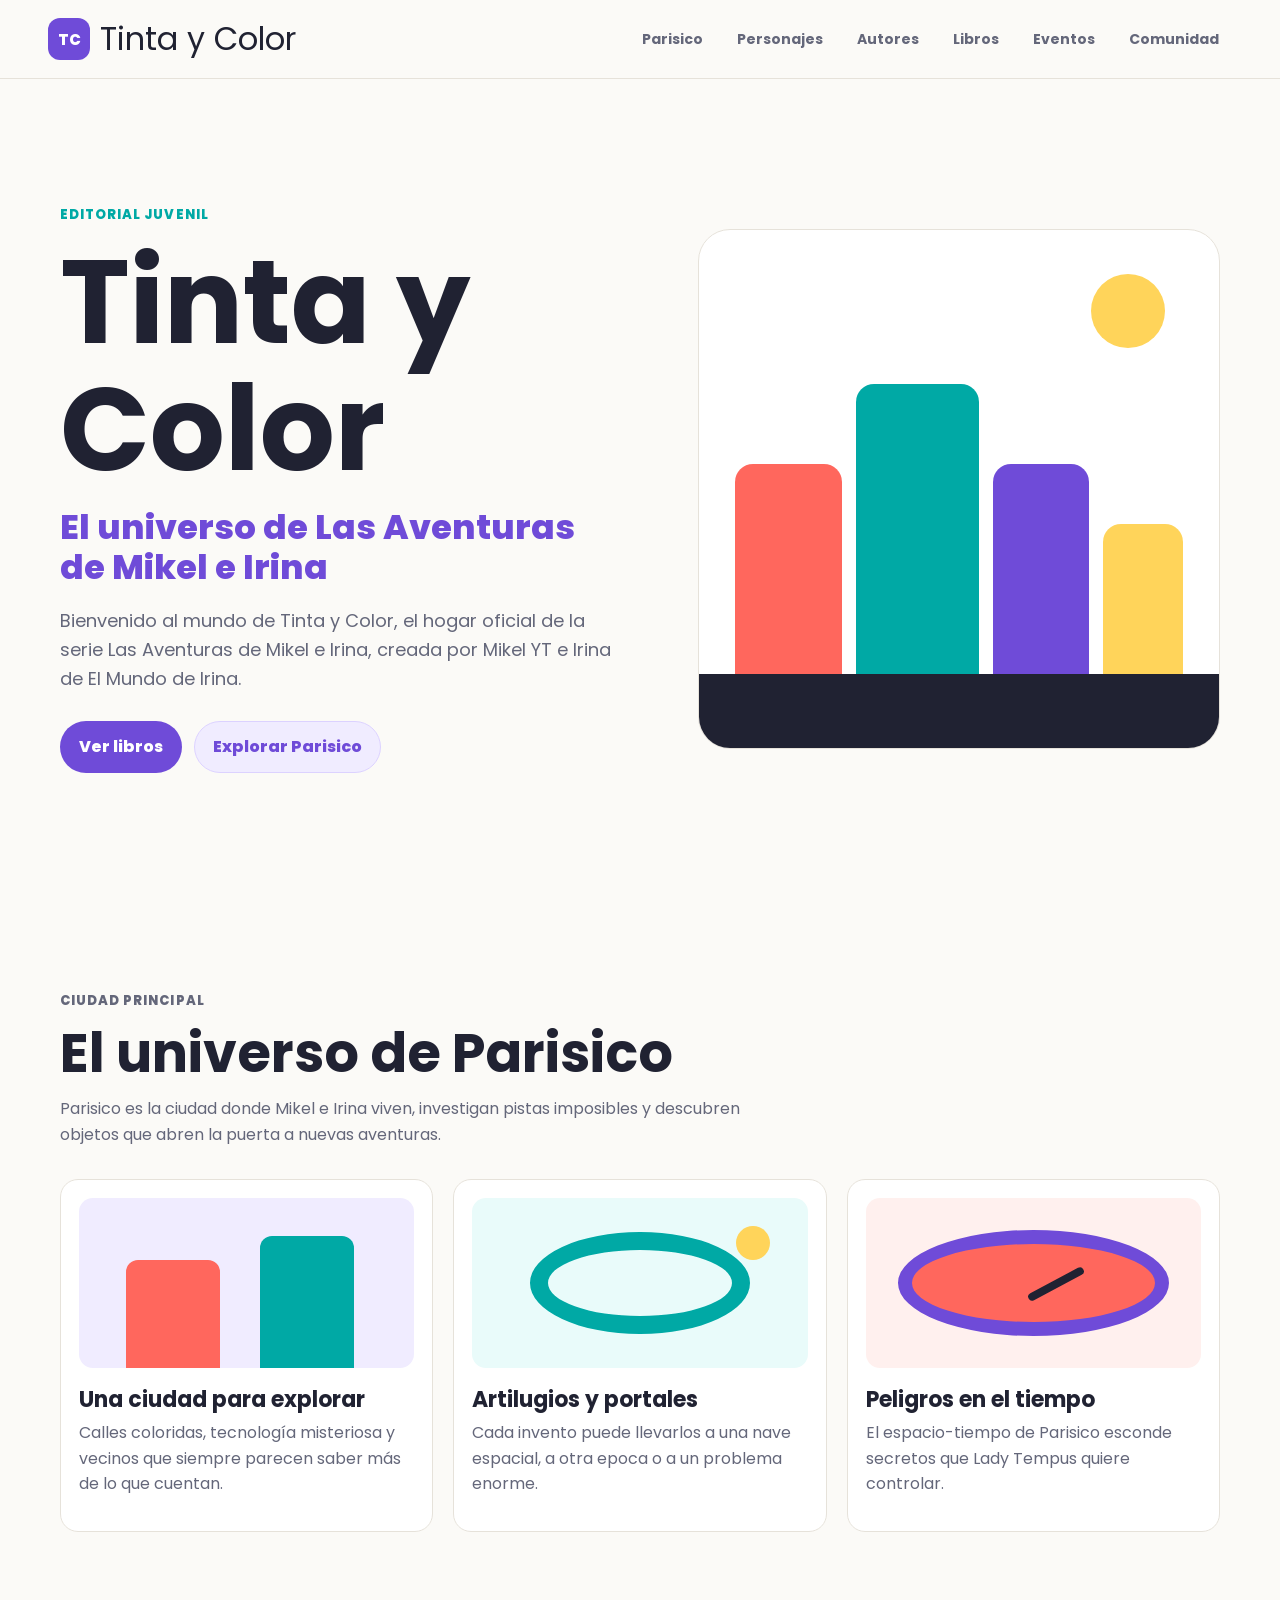
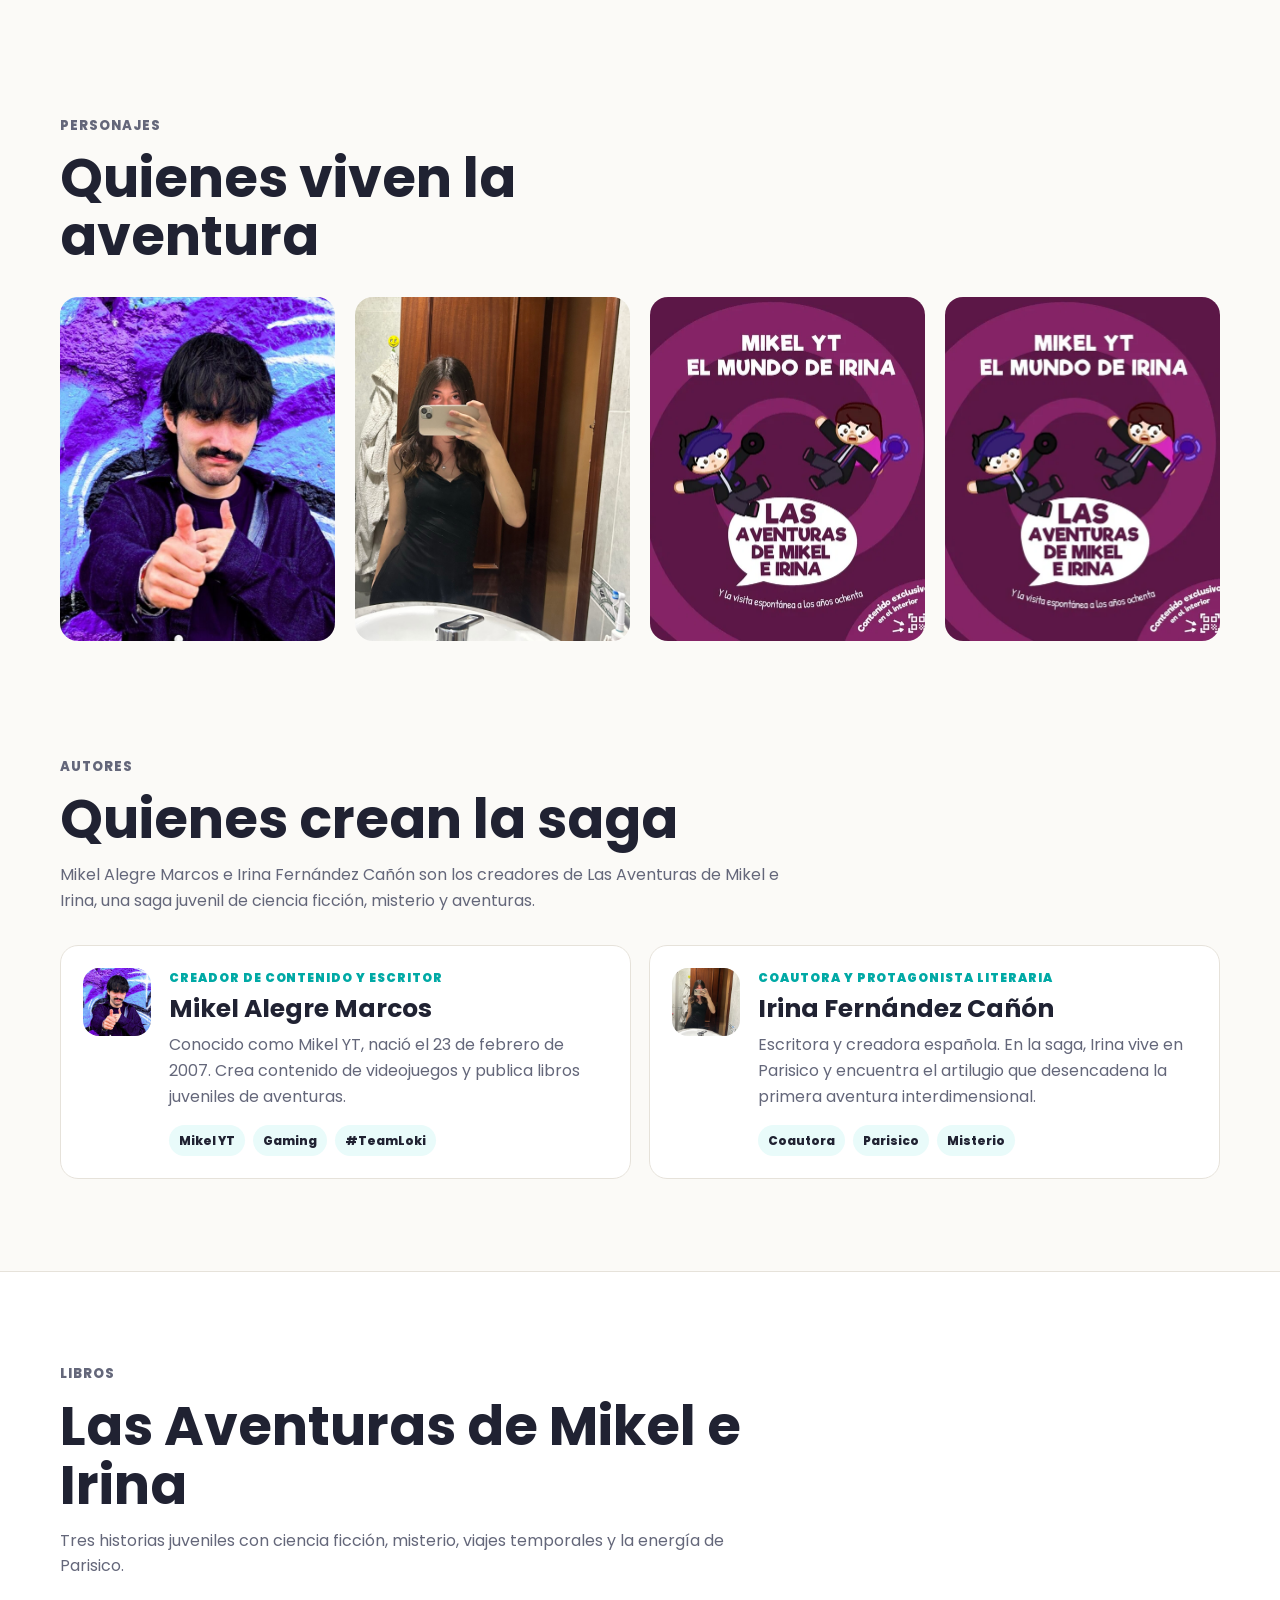
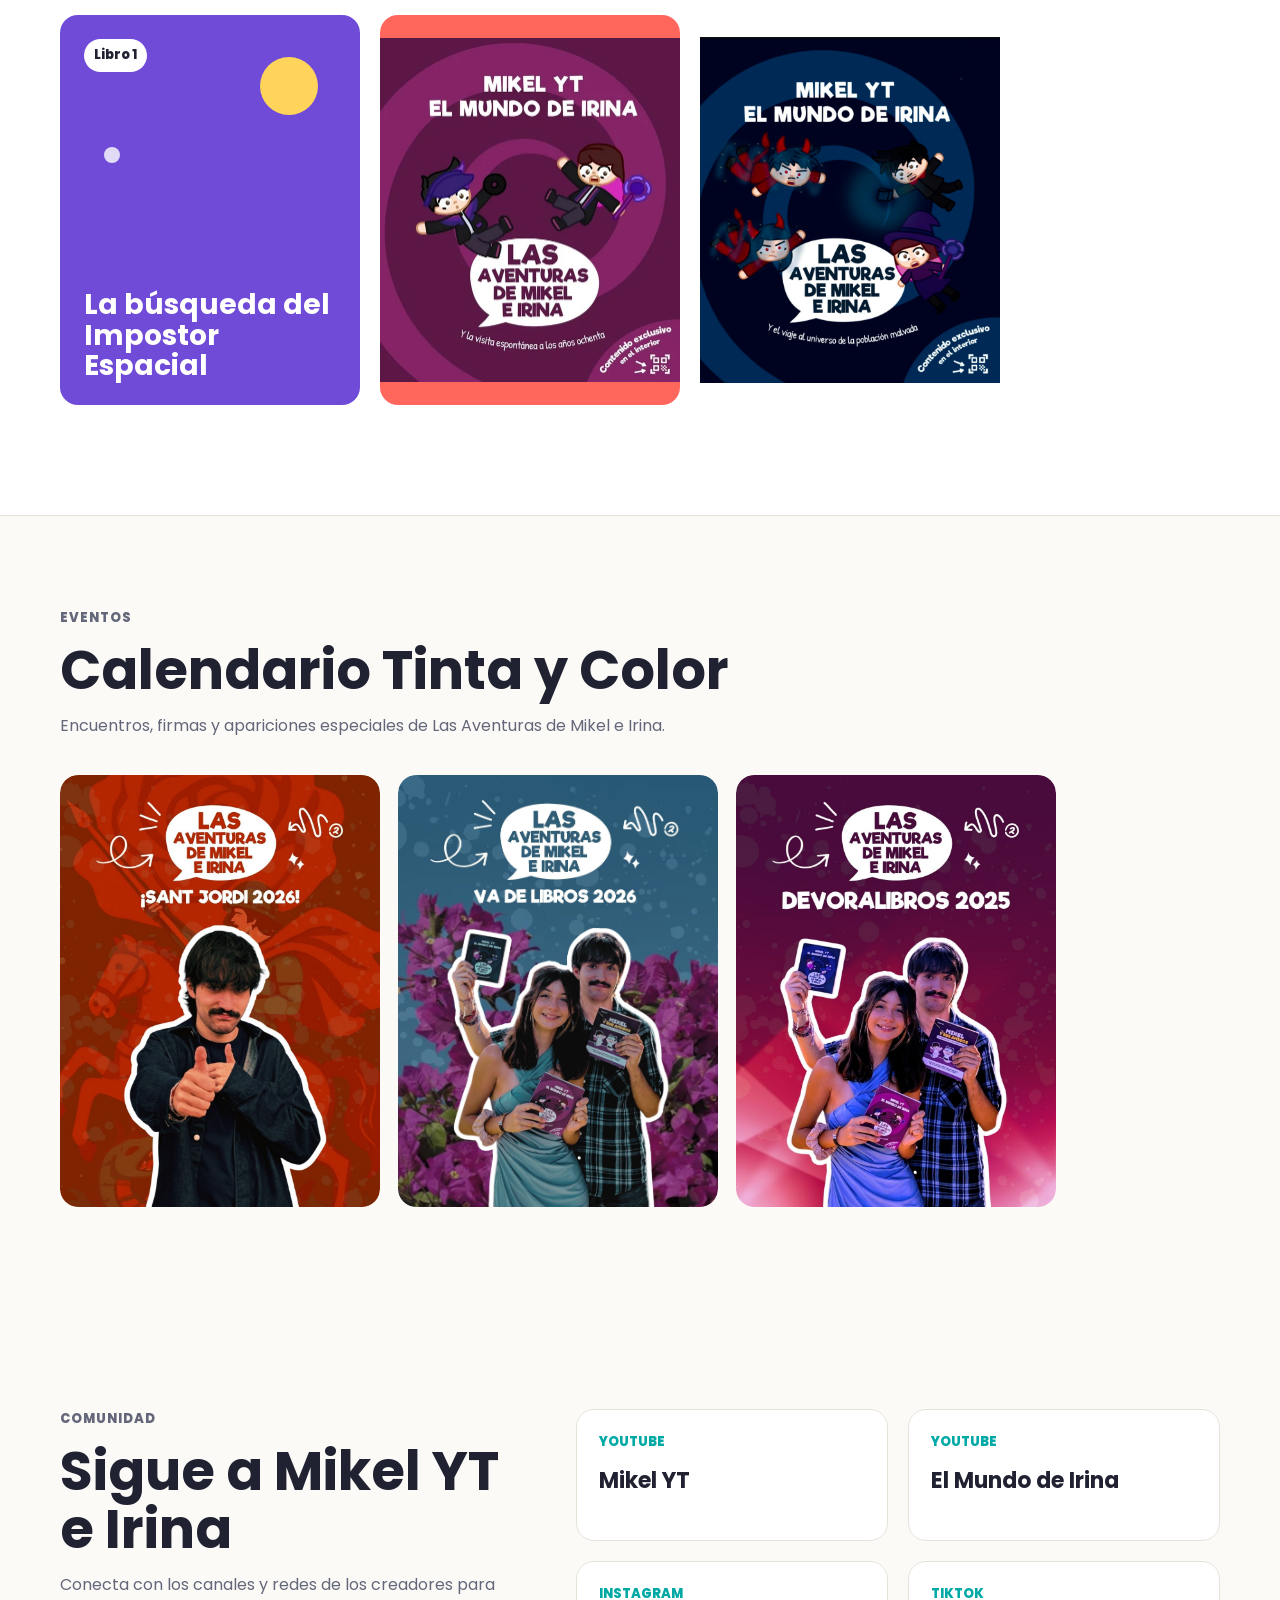
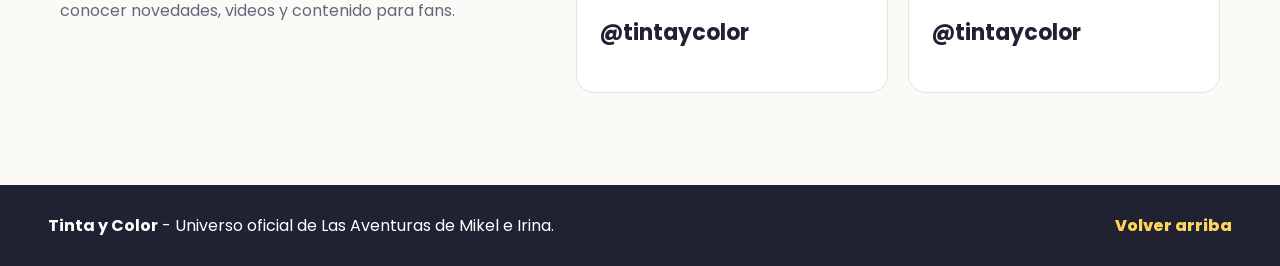
==== commit 1b4aba48: "Update creator photos and transparent book frames" ====
--- a/index.html
+++ b/index.html
@@ -88,10 +88,10 @@
 
             <div class="character-grid">
                 <article class="character-card mikel">
-                    <img class="character-image" src="assets/ladmei2.jpg" alt="Mikel">
+                    <img class="character-image" src="assets/mikel.jpg" alt="Mikel Alegre Marcos">
                 </article>
                 <article class="character-card irina">
-                    <img class="character-image" src="assets/ladmei2.jpg" alt="Irina">
+                    <img class="character-image" src="assets/irina.jpg" alt="Irina Fernández Cañón">
                 </article>
                 <article class="character-card sabio">
                     <img class="character-image" src="assets/ladmei2.jpg" alt="El Sabio">
@@ -111,7 +111,7 @@
 
             <div class="creator-grid">
                 <article class="creator-profile">
-                    <div class="creator-mark">MYT</div>
+                    <img class="creator-photo" src="assets/mikel.jpg" alt="Mikel Alegre Marcos">
                     <div>
                         <p class="creator-role">Creador de contenido y escritor</p>
                         <h3>Mikel Alegre Marcos</h3>
@@ -125,7 +125,7 @@
                 </article>
 
                 <article class="creator-profile">
-                    <div class="creator-mark">IFC</div>
+                    <img class="creator-photo" src="assets/irina.jpg" alt="Irina Fernández Cañón">
                     <div>
                         <p class="creator-role">Coautora y protagonista literaria</p>
                         <h3>Irina Fernández Cañón</h3>
--- a/css/styles.css
+++ b/css/styles.css
@@ -471,6 +471,14 @@
     font-weight: 900;
 }
 
+.creator-photo {
+    display: block;
+    width: 68px;
+    aspect-ratio: 1;
+    object-fit: cover;
+    border-radius: 16px;
+}
+
 .creator-profile:nth-child(2) .creator-mark {
     background: var(--coral);
 }
@@ -622,7 +630,7 @@
     gap: 0;
     padding: 0;
     color: #fff;
-    background: #f6f4ef;
+    background: transparent;
     border-radius: var(--radius);
     cursor: pointer;
     overflow: hidden;
@@ -631,7 +639,7 @@
 .image-cover {
     min-height: 0;
     padding: 0;
-    background: #f6f4ef;
+    background: transparent;
 }
 
 .book-cover-image {
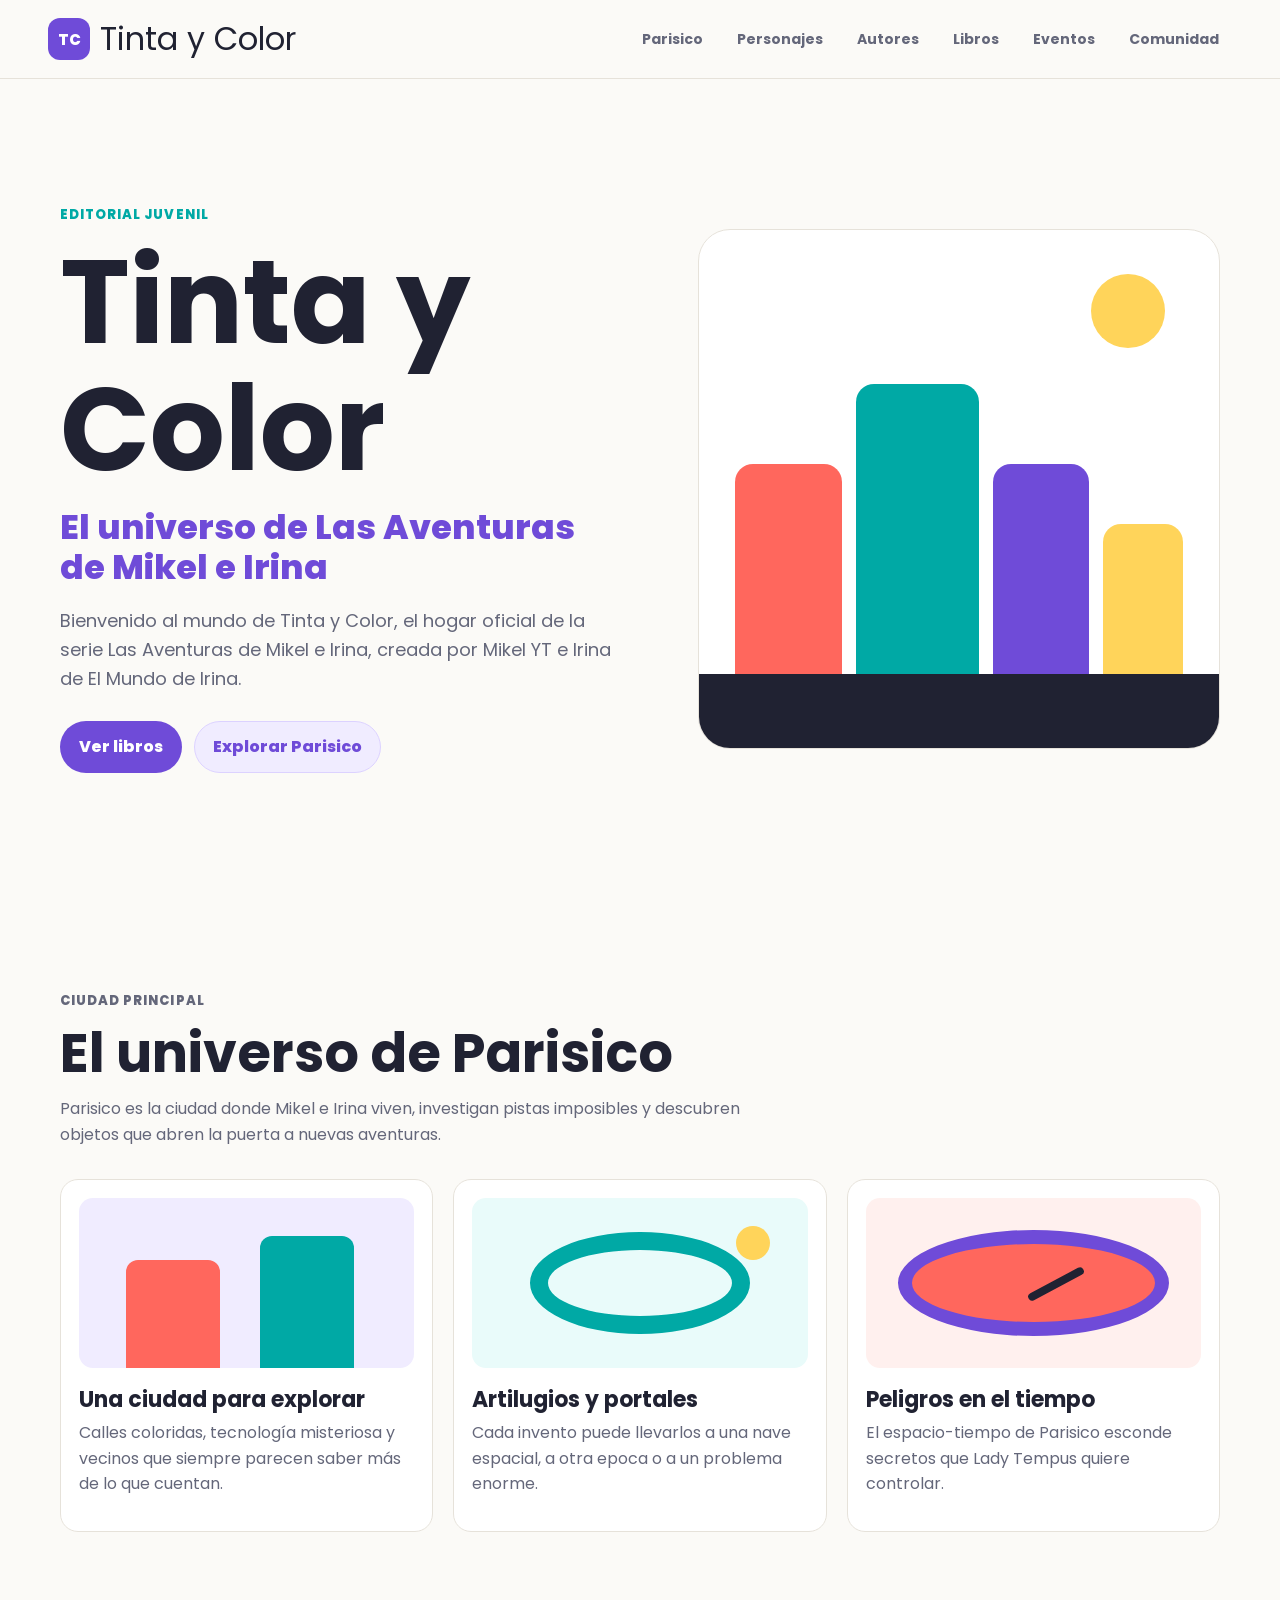
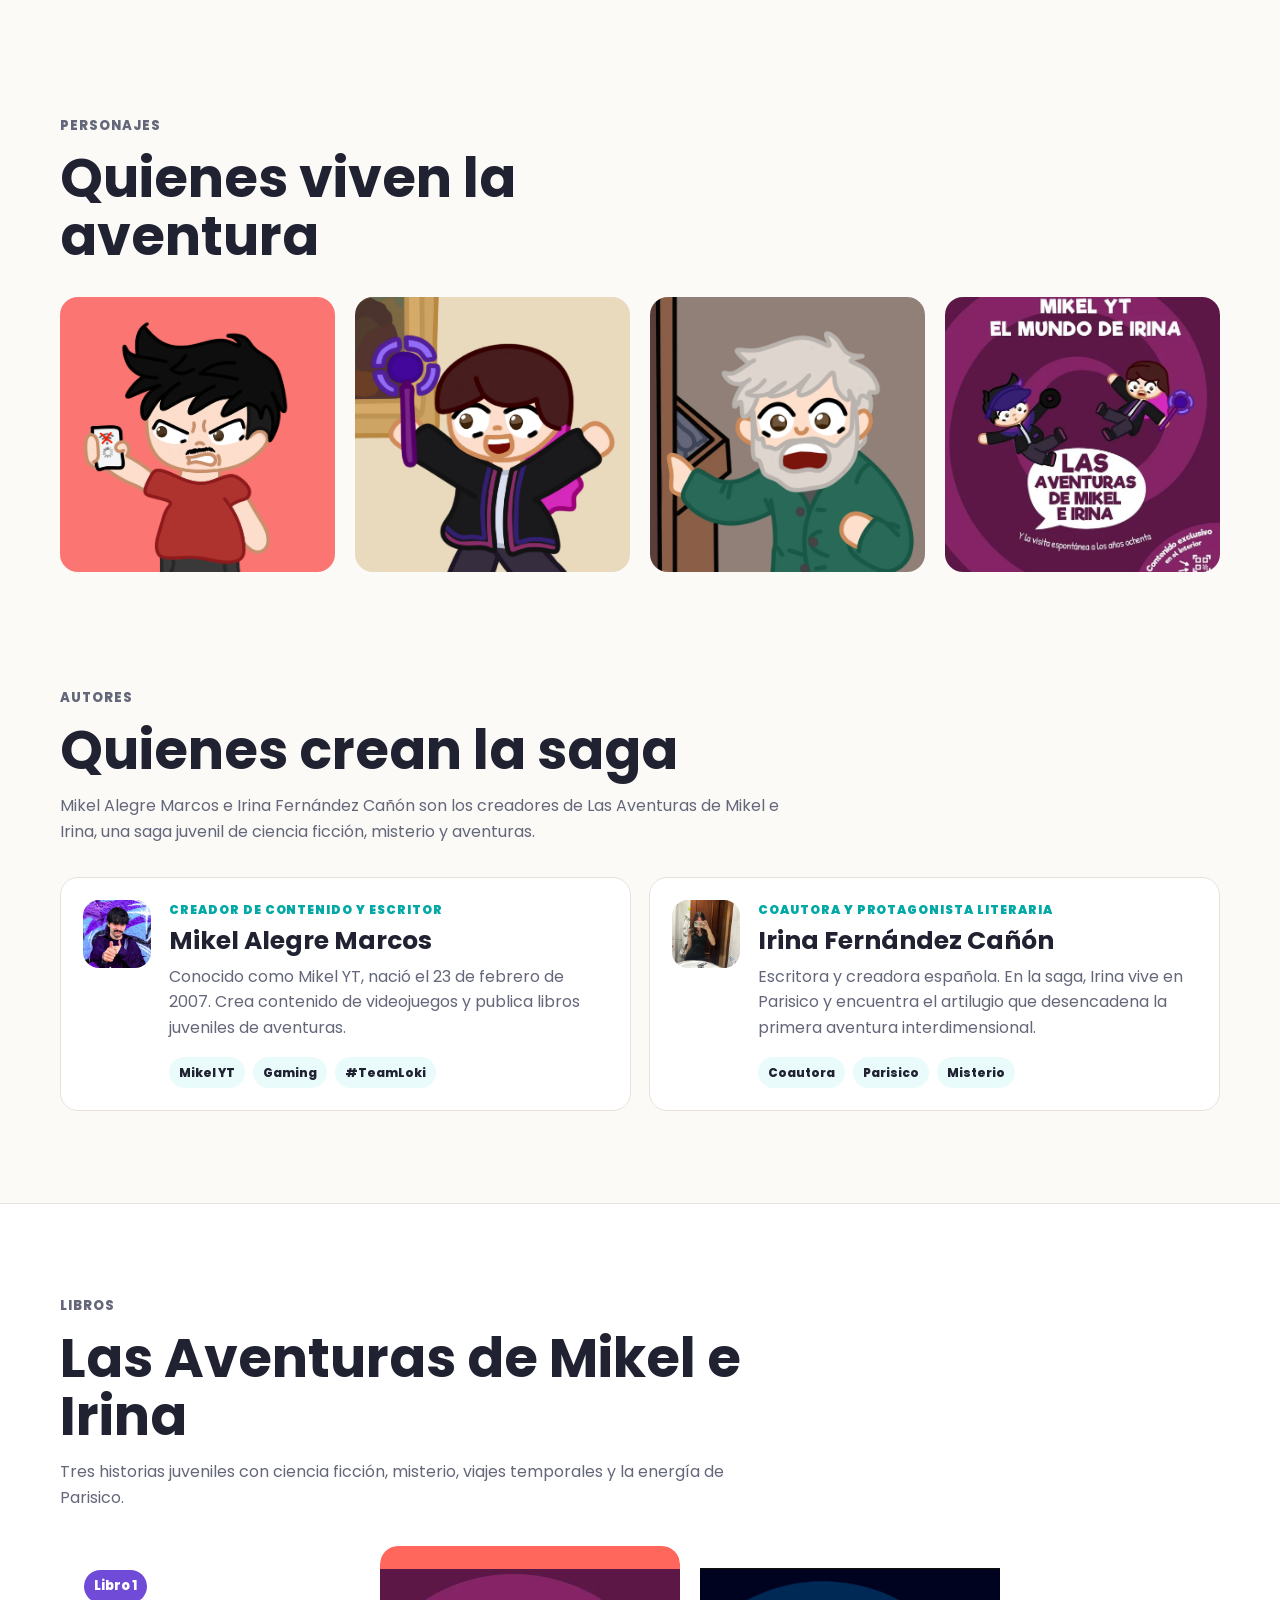
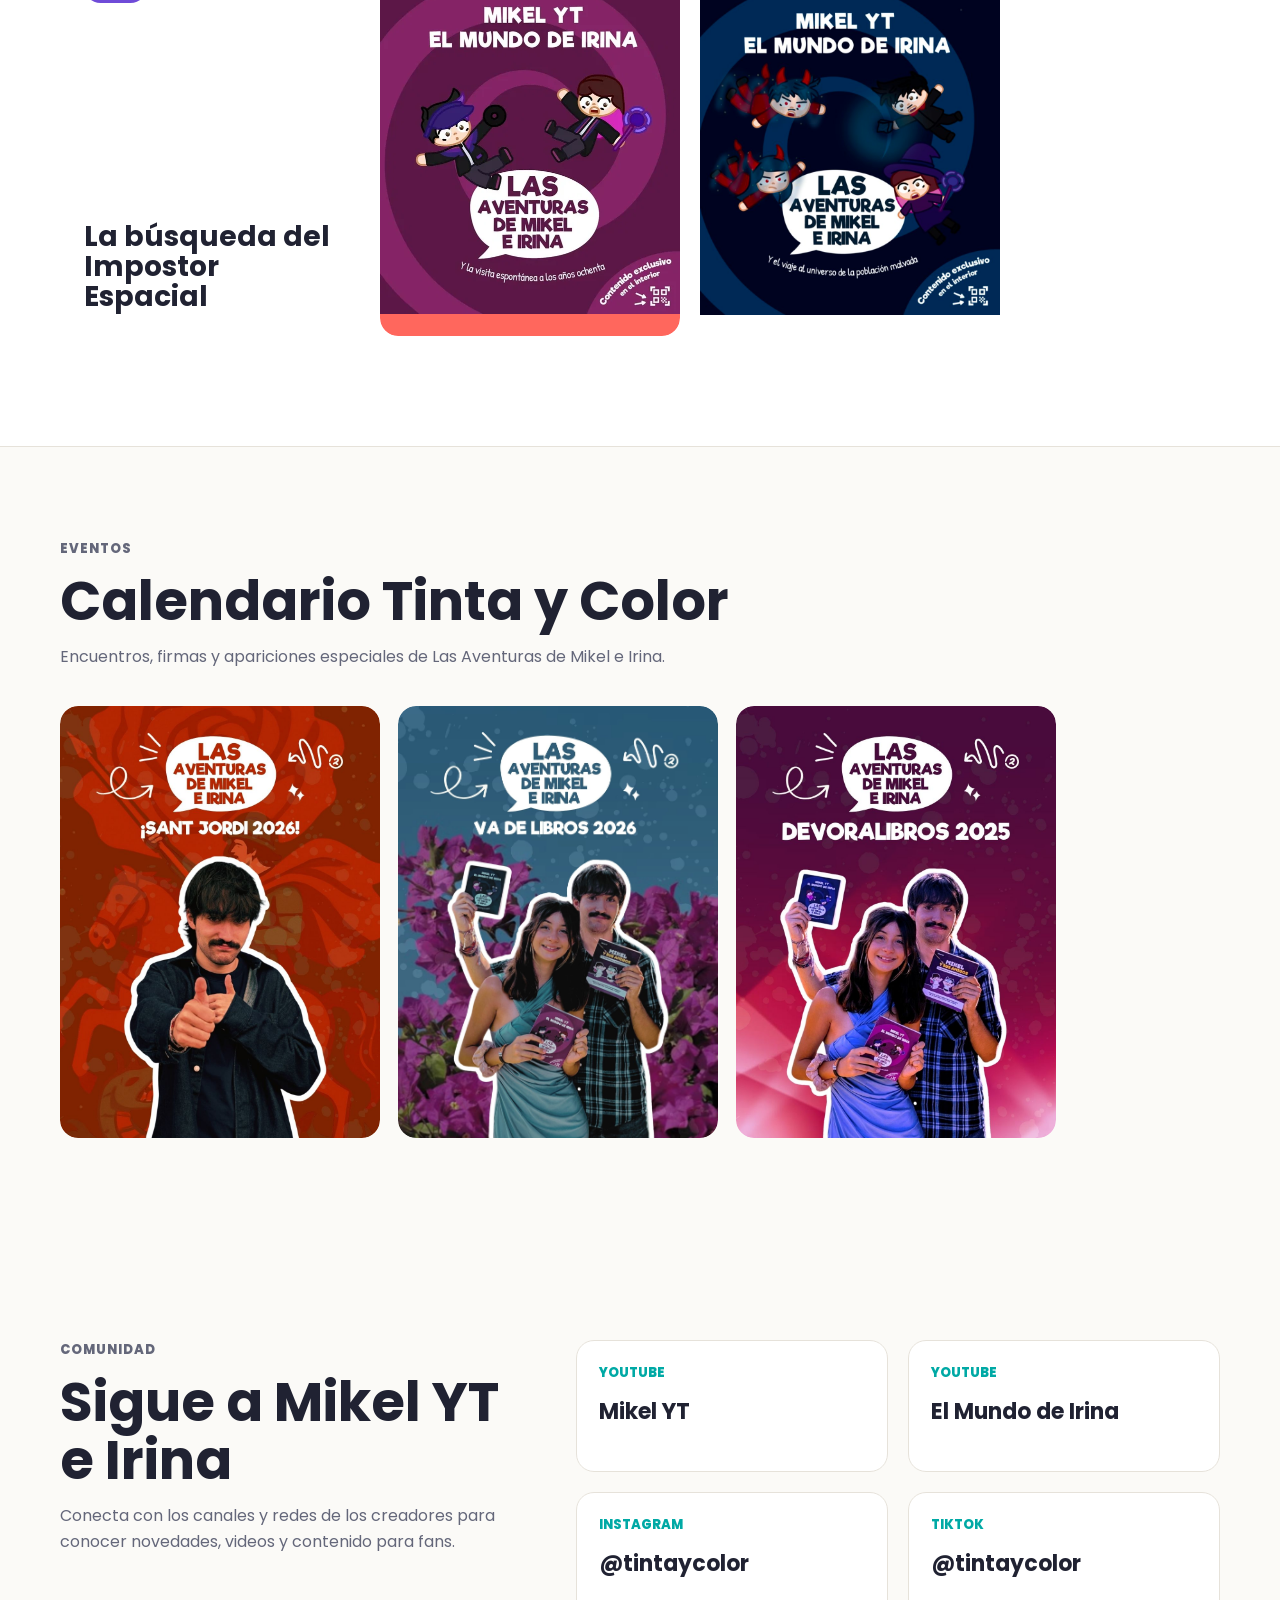
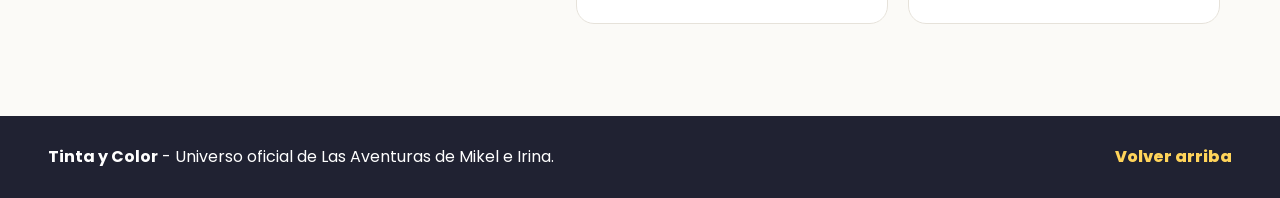
==== commit acb0854a: "Add character popups and artwork" ====
--- a/index.html
+++ b/index.html
@@ -88,16 +88,48 @@
 
             <div class="character-grid">
                 <article class="character-card mikel">
-                    <img class="character-image" src="assets/mikel.jpg" alt="Mikel Alegre Marcos">
+                    <button class="character-trigger" type="button" aria-expanded="false" aria-label="Ver libros donde aparece Mikel Alegre Marcos">
+                        <img class="character-image" src="assets/personajes/mikel.png" alt="Mikel Alegre Marcos">
+                    </button>
+                    <div class="character-popover" hidden>
+                        <h3>Mikel Alegre Marcos</h3>
+                        <p>Aparece en</p>
+                        <a href="libros/busqueda-impostor-espacial/index.html">La búsqueda del Impostor Espacial</a>
+                        <a href="libros/visita-anos-ochenta/index.html">La visita espontánea a los años ochenta</a>
+                        <a href="libros/viaje-universo-poblacion-malvada/index.html">Viaje al universo de población malvada</a>
+                    </div>
                 </article>
                 <article class="character-card irina">
-                    <img class="character-image" src="assets/irina.jpg" alt="Irina Fernández Cañón">
+                    <button class="character-trigger" type="button" aria-expanded="false" aria-label="Ver libros donde aparece Irina Fernández Cañón">
+                        <img class="character-image" src="assets/personajes/irina.png" alt="Irina Fernández Cañón">
+                    </button>
+                    <div class="character-popover" hidden>
+                        <h3>Irina Fernández Cañón</h3>
+                        <p>Aparece en</p>
+                        <a href="libros/busqueda-impostor-espacial/index.html">La búsqueda del Impostor Espacial</a>
+                        <a href="libros/visita-anos-ochenta/index.html">La visita espontánea a los años ochenta</a>
+                        <a href="libros/viaje-universo-poblacion-malvada/index.html">Viaje al universo de población malvada</a>
+                    </div>
                 </article>
                 <article class="character-card sabio">
-                    <img class="character-image" src="assets/ladmei2.jpg" alt="El Sabio">
+                    <button class="character-trigger" type="button" aria-expanded="false" aria-label="Ver libros donde aparece El Sabio">
+                        <img class="character-image" src="assets/personajes/sabio.png" alt="El Sabio">
+                    </button>
+                    <div class="character-popover" hidden>
+                        <h3>El Sabio</h3>
+                        <p>Aparece en</p>
+                        <a href="libros/visita-anos-ochenta/index.html">La visita espontánea a los años ochenta</a>
+                    </div>
                 </article>
                 <article class="character-card tempus">
-                    <img class="character-image" src="assets/ladmei2.jpg" alt="Lady Tempus">
+                    <button class="character-trigger" type="button" aria-expanded="false" aria-label="Ver libros donde aparece Lady Tempus">
+                        <img class="character-image" src="assets/ladmei2.jpg" alt="Lady Tempus">
+                    </button>
+                    <div class="character-popover" hidden>
+                        <h3>Lady Tempus</h3>
+                        <p>Aparece en</p>
+                        <a href="libros/visita-anos-ochenta/index.html">La visita espontánea a los años ochenta</a>
+                    </div>
                 </article>
             </div>
         </section>
--- a/css/styles.css
+++ b/css/styles.css
@@ -409,18 +409,80 @@
 }
 
 .character-card {
+    position: relative;
     overflow: hidden;
     background: transparent;
     border: 0;
     border-radius: 0;
 }
 
+.character-trigger {
+    display: block;
+    width: 100%;
+    padding: 0;
+    background: transparent;
+    border: 0;
+    border-radius: var(--radius);
+    cursor: pointer;
+}
+
+.character-trigger:focus-visible {
+    outline: 3px solid rgba(111, 75, 216, 0.32);
+    outline-offset: 4px;
+}
+
 .character-image {
     display: block;
     width: 100%;
-    aspect-ratio: 4 / 5;
+    aspect-ratio: 1;
     border-radius: var(--radius);
     object-fit: cover;
+}
+
+.character-popover {
+    position: absolute;
+    right: 12px;
+    bottom: 12px;
+    left: 12px;
+    z-index: 2;
+    padding: 14px;
+    color: var(--ink);
+    background: rgba(255, 255, 255, 0.94);
+    border: 1px solid rgba(230, 226, 218, 0.9);
+    border-radius: 16px;
+    box-shadow: 0 18px 44px rgba(32, 34, 50, 0.18);
+    backdrop-filter: blur(12px);
+}
+
+.character-popover[hidden] {
+    display: none;
+}
+
+.character-popover h3 {
+    margin-bottom: 6px;
+    font-size: 18px;
+}
+
+.character-popover p {
+    margin-bottom: 10px;
+    color: var(--teal);
+    font-size: 12px;
+    font-weight: 900;
+    letter-spacing: 0.08em;
+    text-transform: uppercase;
+}
+
+.character-popover a {
+    display: block;
+    padding: 8px 0;
+    color: var(--violet);
+    font-size: 14px;
+    font-weight: 800;
+    line-height: 1.25;
+}
+
+.character-popover a + a {
+    border-top: 1px solid var(--line);
 }
 
 .mikel .character-image {
@@ -607,7 +669,7 @@
     overflow: hidden;
     background: transparent;
     border: 0;
-    border-radius: 0;
+    border-radius: var(--radius);
     scroll-snap-align: start;
 }
 
@@ -649,6 +711,7 @@
     height: 100%;
     margin: 0 auto;
     object-fit: contain;
+    border-radius: var(--radius);
 }
 
 .detail-toggle {
@@ -712,30 +775,16 @@
 }
 
 .space-cover {
-    background: var(--violet);
+    color: var(--ink);
+    background: transparent;
 }
 
 .space-cover::before {
-    content: "";
-    position: absolute;
-    top: 42px;
-    right: 42px;
-    width: 58px;
-    aspect-ratio: 1;
-    background: var(--yellow);
-    border-radius: 50%;
+    display: none;
 }
 
 .space-cover::after {
-    content: "";
-    position: absolute;
-    top: 132px;
-    left: 44px;
-    width: 16px;
-    aspect-ratio: 1;
-    background: #fff;
-    border-radius: 50%;
-    opacity: 0.8;
+    display: none;
 }
 
 .space-cover {
@@ -760,8 +809,8 @@
     z-index: 1;
     align-self: flex-start;
     padding: 6px 10px;
-    color: var(--ink);
-    background: #fff;
+    color: #fff;
+    background: var(--violet);
     border-radius: 999px;
     font-size: 13px;
     font-weight: 800;
